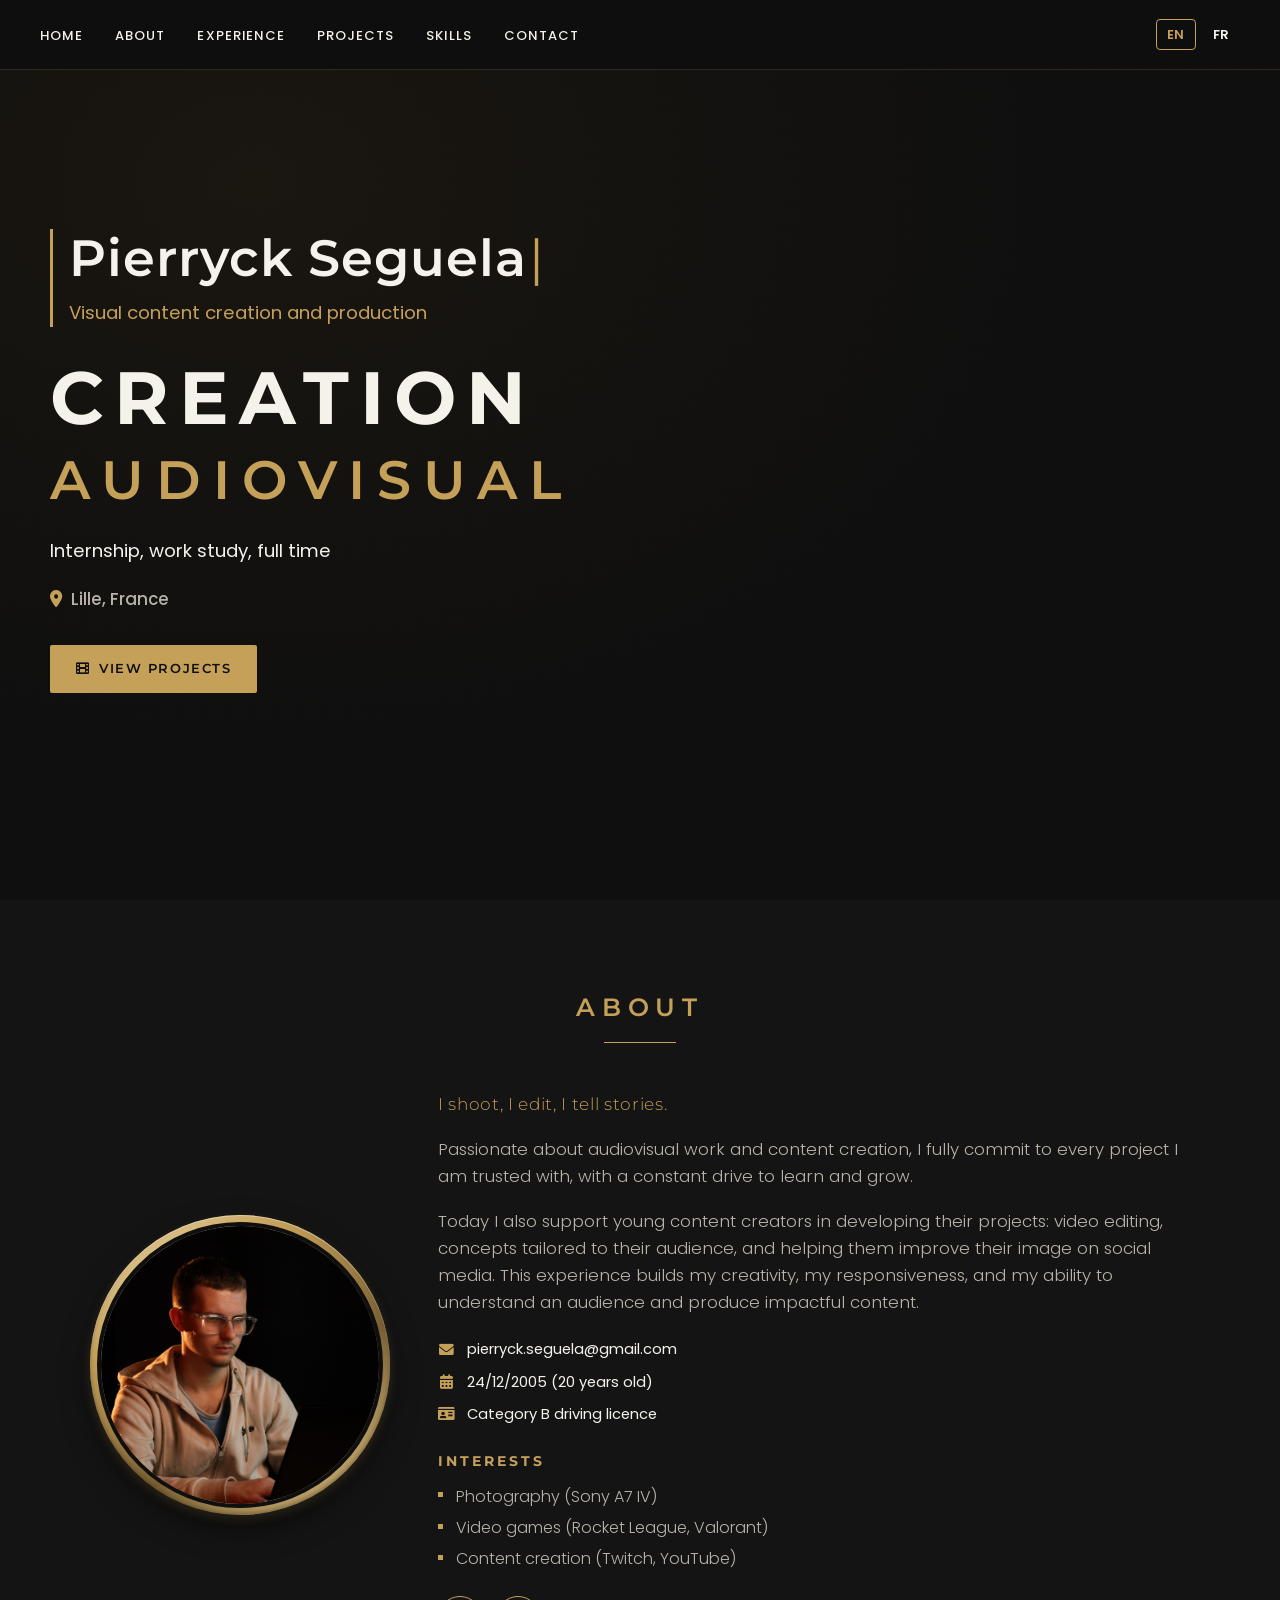
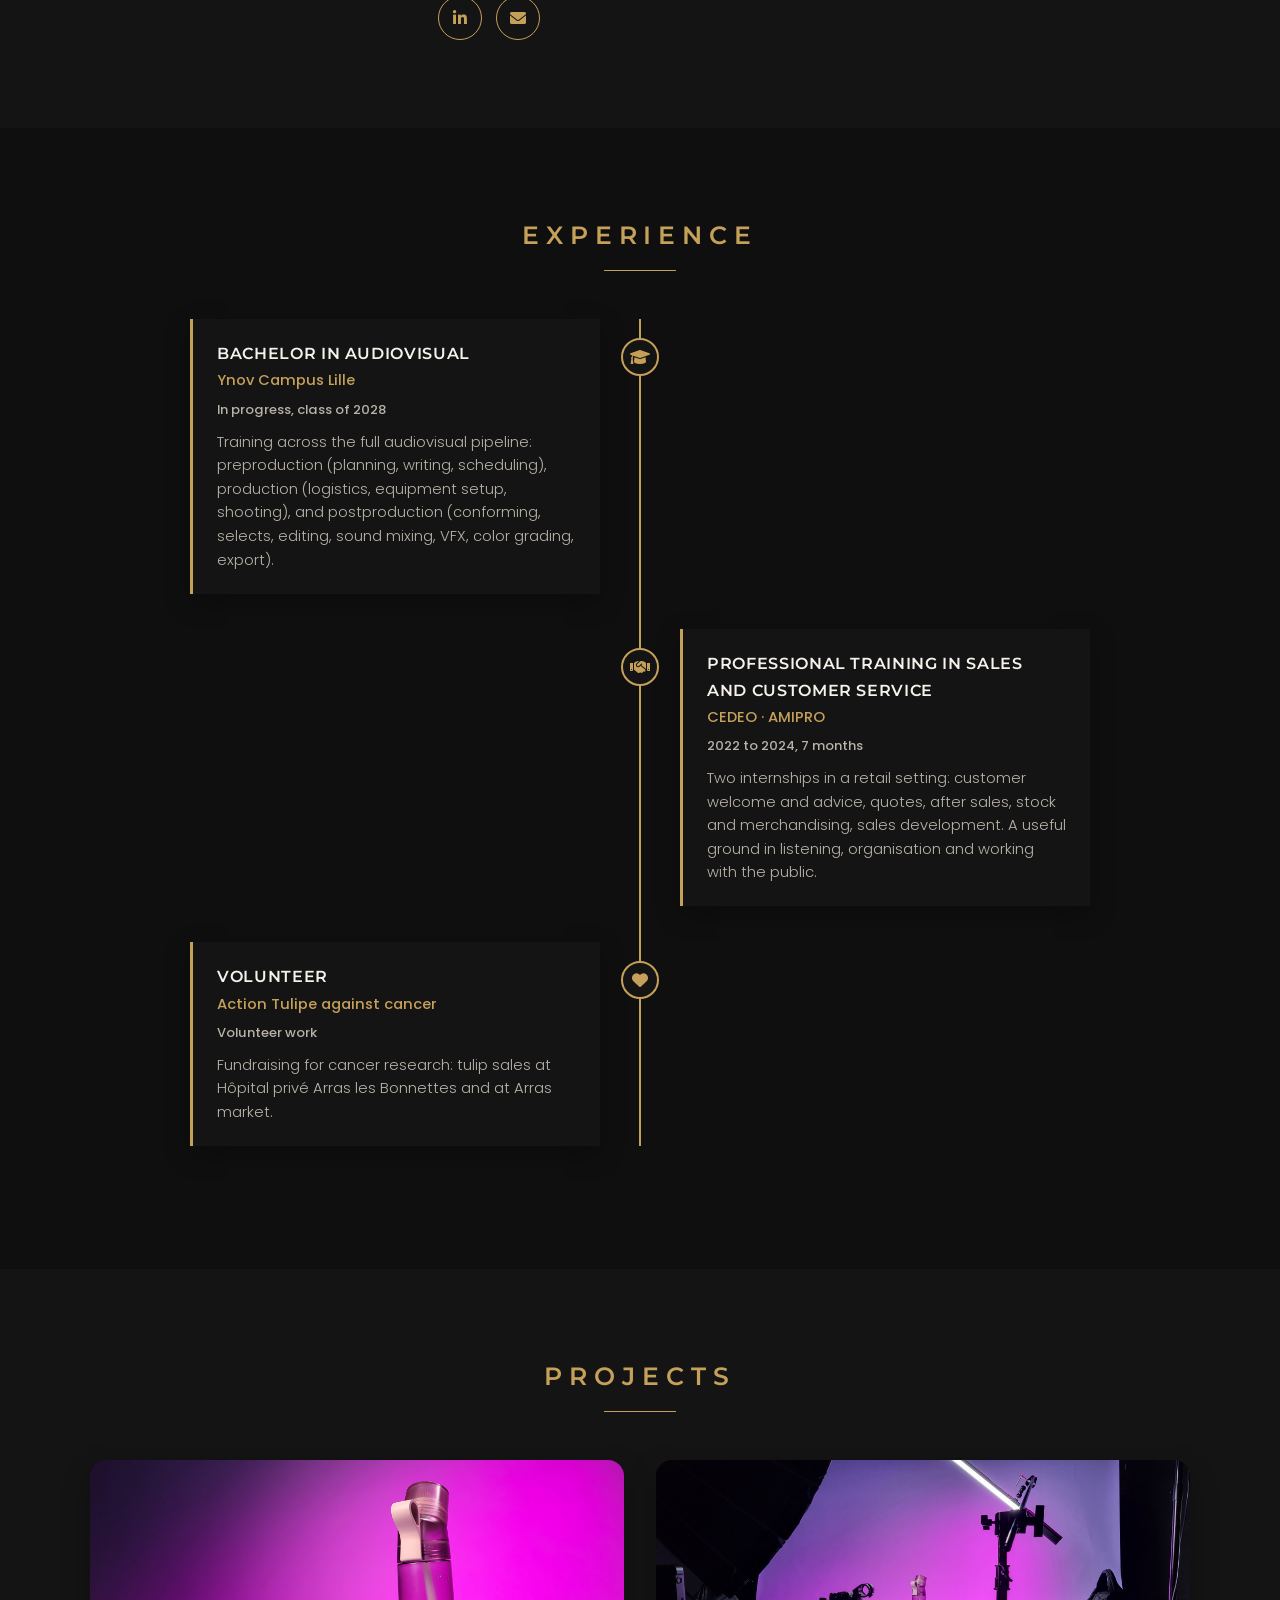
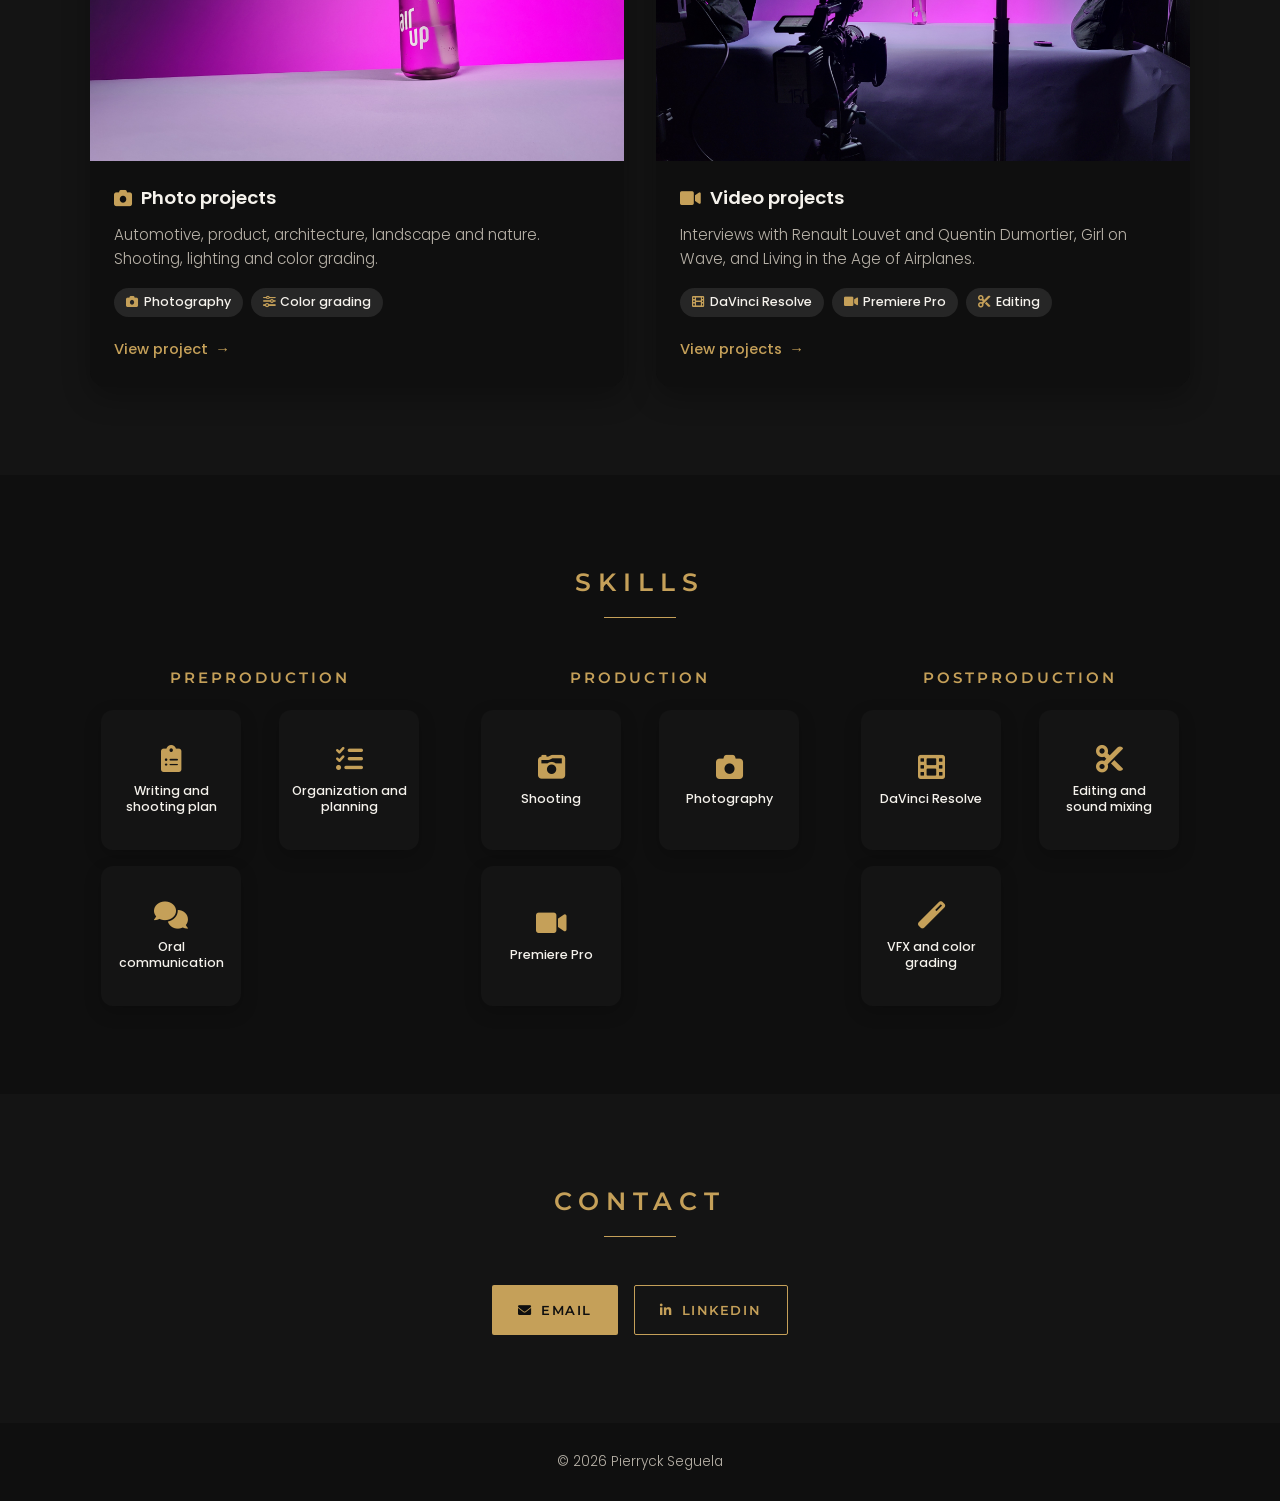
==== index.html @ 7a548e14 "Add the Quentin Dumortier interview as a YouTube Short. Embed PkNfkHxmC5M in a vertical player like " ====
<!DOCTYPE html>
<html lang="">
<head>
  <meta charset="UTF-8">
  <meta name="viewport" content="width=device-width, initial-scale=1.0">
  <meta name="description" content="Portfolio de Pierryck Seguela, étudiant en audiovisuel à Ynov Campus Lille. Création et production de contenus visuels, montage, VFX et étalonnage." data-i18n="meta.description">
  <meta name="author" content="Pierryck Seguela">
  <meta property="og:type" content="website">
  <meta property="og:title" content="Pierryck Seguela, étudiant en audiovisuel" data-i18n="meta.title">
  <meta property="og:description" content="Portfolio de Pierryck Seguela, étudiant en audiovisuel à Ynov Campus Lille. Création et production de contenus visuels, montage, VFX et étalonnage." data-i18n="meta.description">
  <meta property="og:image" content="assets/images/og.jpg">
  <title data-i18n="meta.title">Pierryck Seguela, étudiant en audiovisuel</title>
  <link rel="icon" href="assets/images/favicon.ico" sizes="any">
  <link rel="icon" type="image/png" sizes="32x32" href="assets/images/favicon-32.png">
  <link rel="icon" type="image/png" sizes="192x192" href="assets/images/favicon-192.png">
  <link rel="apple-touch-icon" href="assets/images/apple-touch-icon.png">
  <link rel="preconnect" href="https://fonts.googleapis.com">
  <link rel="preconnect" href="https://fonts.gstatic.com" crossorigin>
  <link href="https://fonts.googleapis.com/css2?family=Montserrat:wght@300;400;500;600;700&family=Poppins:wght@300;400;500;600;700&display=swap" rel="stylesheet">
  <link rel="stylesheet" href="https://cdnjs.cloudflare.com/ajax/libs/font-awesome/6.0.0/css/all.min.css">
  <link rel="stylesheet" href="css/style.css?v=23">
</head>
<body>
  <header>
    <nav class="navbar" id="navbar">
      <button type="button" class="nav-toggle" id="nav-toggle" aria-expanded="false" aria-controls="nav-links" data-i18n-aria="nav.menu">
        <span class="nav-toggle-bar" aria-hidden="true"></span>
        <span class="nav-toggle-bar" aria-hidden="true"></span>
        <span class="nav-toggle-bar" aria-hidden="true"></span>
      </button>
      <ul class="nav-links" id="nav-links">
        <li><a href="#home" data-i18n="nav.home"></a></li>
        <li><a href="#about" data-i18n="nav.about"></a></li>
        <li><a href="#experience" data-i18n="nav.experience"></a></li>
        <li><a href="#projects" data-i18n="nav.projects"></a></li>
        <li><a href="#stack" data-i18n="nav.stack"></a></li>
        <li><a href="#contact" data-i18n="nav.contact"></a></li>
      </ul>
      <div class="lang-switcher">
        <button type="button" class="lang-btn" data-lang="en" aria-label="English">EN</button>
        <button type="button" class="lang-btn" data-lang="fr" aria-label="Français">FR</button>
      </div>
    </nav>
  </header>

  <main>
    <section id="home" class="hero">
      <div class="floating-icons" id="floating-icons" aria-hidden="true"></div>
      <div class="hero-layout">
        <div class="hero-content">
          <div class="hero-identity fade-up">
            <span class="gold-bar" aria-hidden="true"></span>
            <div>
              <h1 class="hero-greeting" data-i18n="hero.greeting"></h1>
              <p class="hero-role" data-i18n="hero.role"></p>
            </div>
          </div>
          <p class="hero-kicker fade-up" data-i18n="hero.kicker"></p>
          <p class="hero-field fade-up" data-i18n="hero.field"></p>
          <p class="hero-duration fade-up" data-i18n="hero.duration"></p>
          <p class="hero-location fade-up">
            <i class="fas fa-map-marker-alt" aria-hidden="true"></i>
            <span data-i18n="hero.location"></span>
          </p>
          <div class="hero-ctas fade-up">
            <a href="#projects" class="btn btn-primary"><i class="fas fa-film" aria-hidden="true"></i><span data-i18n="hero.ctaWork"></span></a>
          </div>
        </div>
      </div>
    </section>

    <section id="about" class="about">
      <div class="container">
        <h2 class="section-title fade-up" data-i18n="about.title"></h2>
        <div class="about-content">
          <div class="profile-frame fade-up">
            <img src="assets/images/profile.jpg" alt="" width="300" height="300" class="profile-img" data-i18n-alt="about.imgAlt">
          </div>
          <div class="about-text fade-up">
            <p class="about-hook" data-i18n="about.hook"></p>
            <p data-i18n="about.p1"></p>
            <p data-i18n="about.p2"></p>
            <ul class="about-meta">
              <li><i class="fas fa-envelope" aria-hidden="true"></i><a href="mailto:pierryck.seguela@gmail.com">pierryck.seguela@gmail.com</a></li>
              <li><i class="fas fa-calendar-alt" aria-hidden="true"></i><span data-i18n="about.birthdate"></span></li>
              <li><i class="fas fa-id-card" aria-hidden="true"></i><span data-i18n="about.license"></span></li>
            </ul>
            <h3 class="about-subtitle" data-i18n="about.hobbiesTitle"></h3>
            <ul class="hobby-list">
              <li data-i18n="about.hobby1"></li>
              <li data-i18n="about.hobby2"></li>
              <li data-i18n="about.hobby3"></li>
            </ul>
            <div class="social-links">
              <a href="https://www.linkedin.com/in/pierryck-seguela-383839272/" target="_blank" rel="noopener noreferrer" class="social-link" aria-label="LinkedIn">
                <i class="fab fa-linkedin-in" aria-hidden="true"></i>
              </a>
              <a href="mailto:pierryck.seguela@gmail.com" class="social-link" aria-label="Email">
                <i class="fas fa-envelope" aria-hidden="true"></i>
              </a>
            </div>
          </div>
        </div>
      </div>
    </section>

    <section id="experience" class="experience">
      <div class="container">
        <h2 class="section-title fade-up" data-i18n="experience.title"></h2>
        <div class="timeline" id="timeline"></div>
      </div>
    </section>

    <section id="projects" class="projects">
      <div class="container">
        <h2 class="section-title fade-up" data-i18n="projects.title"></h2>
        <div class="projects-grid">
          <a class="project-card fade-up" id="projets-photo" href="projet-photo.html">
            <div class="project-image">
              <img src="photos/packshot.jpg" alt="" width="1600" height="900" data-i18n-alt="projects.photo.imgAlt">
              <div class="project-overlay" aria-hidden="true">
                <i class="fas fa-expand"></i>
              </div>
            </div>
            <div class="project-content">
              <h3 class="project-title">
                <i class="fas fa-camera" aria-hidden="true"></i>
                <span data-i18n="projects.photo.title"></span>
              </h3>
              <p class="project-description" data-i18n="projects.photo.description"></p>
              <div class="tech-tags">
                <span class="tech-tag"><i class="fas fa-camera" aria-hidden="true"></i><span data-i18n="projects.tech.photo"></span></span>
                <span class="tech-tag"><i class="fas fa-sliders-h" aria-hidden="true"></i><span data-i18n="projects.tech.color"></span></span>
              </div>
              <span class="project-link">
                <span data-i18n="projects.photo.cta"></span>
                <span class="arrow" aria-hidden="true">→</span>
              </span>
            </div>
          </a>

          <a class="project-card project-card-video fade-up" id="projets-video" href="projet-video.html">
            <div class="project-image">
              <img src="photos/backshot.jpg" alt="" width="1600" height="900" data-i18n-alt="projects.video.imgAlt">
              <div class="project-overlay" aria-hidden="true">
                <i class="fas fa-play"></i>
              </div>
            </div>
            <div class="project-content">
              <h3 class="project-title">
                <i class="fas fa-video" aria-hidden="true"></i>
                <span data-i18n="projects.video.title"></span>
              </h3>
              <p class="project-description" data-i18n="projects.video.description"></p>
              <div class="tech-tags">
                <span class="tech-tag"><i class="fas fa-film" aria-hidden="true"></i><span data-i18n="projects.tech.davinci"></span></span>
                <span class="tech-tag"><i class="fas fa-video" aria-hidden="true"></i><span data-i18n="projects.tech.premiere"></span></span>
                <span class="tech-tag"><i class="fas fa-cut" aria-hidden="true"></i><span data-i18n="projects.tech.edit"></span></span>
              </div>
              <span class="project-link">
                <span data-i18n="projects.video.cta"></span>
                <span class="arrow" aria-hidden="true">→</span>
              </span>
            </div>
          </a>
        </div>
      </div>
    </section>

    <section id="stack" class="stack">
      <div class="container">
        <h2 class="section-title fade-up" data-i18n="stack.title"></h2>
        <div class="stack-categories" id="stack-categories"></div>
      </div>
    </section>

    <section id="contact" class="contact">
      <div class="container contact-container">
        <h2 class="section-title fade-up" data-i18n="contact.title"></h2>
        <div class="contact-buttons fade-up">
          <a href="mailto:pierryck.seguela@gmail.com" class="btn btn-primary">
            <i class="fas fa-envelope" aria-hidden="true"></i>
            <span data-i18n="contact.email"></span>
          </a>
          <a href="https://www.linkedin.com/in/pierryck-seguela-383839272/" target="_blank" rel="noopener noreferrer" class="btn btn-secondary">
            <i class="fab fa-linkedin-in" aria-hidden="true"></i>
            <span data-i18n="contact.linkedin"></span>
          </a>
        </div>
      </div>
    </section>
  </main>

  <footer class="footer">
    <p data-i18n="footer.copyright"></p>
  </footer>

  <script src="js/translations.js?v=27"></script>
  <script src="js/main.js?v=21"></script>
</body>
</html>
---- css/style.css ----
:root {
  --primary-color: #0f0f0f;
  --secondary-color: #c5a059;
  --text-color: #f5f2ec;
  --light-text: #b8b2a8;
  --background: #0f0f0f;
  --section-bg: #141414;
}

*,
*::before,
*::after {
  box-sizing: border-box;
  margin: 0;
  padding: 0;
}

html {
  scroll-behavior: smooth;
  scroll-padding-top: 80px;
}

body {
  font-family: "Poppins", sans-serif;
  font-weight: 400;
  background: var(--background);
  color: var(--text-color);
  line-height: 1.6;
  overflow-x: hidden;
}

body.nav-open {
  overflow: hidden;
}

body::before {
  content: "";
  position: fixed;
  inset: 0;
  pointer-events: none;
  z-index: 2000;
  opacity: 0.045;
  background-image: radial-gradient(rgba(197, 160, 89, 0.35) 0.6px, transparent 0.6px);
  background-size: 3px 3px;
}

img {
  max-width: 100%;
  height: auto;
  display: block;
}

a {
  color: inherit;
  text-decoration: none;
}

ul {
  list-style: none;
}

.container {
  width: min(1100px, calc(100% - 2rem));
  margin: 0 auto;
}

.section-title {
  font-family: "Montserrat", sans-serif;
  text-align: center;
  font-size: clamp(1.15rem, 3vw, 1.55rem);
  font-weight: 600;
  letter-spacing: 0.28em;
  text-transform: uppercase;
  margin-bottom: 3rem;
  color: var(--secondary-color);
}

.section-title::after {
  content: "";
  display: block;
  width: 72px;
  height: 1px;
  background: var(--secondary-color);
  margin: 0.9rem auto 0;
}

[data-i18n] {
  transition: opacity 0.35s ease;
}

.fade-up {
  opacity: 0;
  transform: translateY(30px);
  transition: opacity 0.7s ease, transform 0.7s ease;
}

.fade-up.visible {
  opacity: 1;
  transform: translateY(0);
}

/* 1. Navigation Bar */
.navbar {
  position: fixed;
  top: 0;
  left: 0;
  right: 0;
  height: 70px;
  background: rgba(15, 15, 15, 0.92);
  backdrop-filter: blur(10px);
  -webkit-backdrop-filter: blur(10px);
  display: flex;
  align-items: center;
  justify-content: flex-end;
  gap: 1.5rem;
  padding: 0 1rem;
  z-index: 2100;
  border-bottom: 1px solid rgba(197, 160, 89, 0.18);
  transition: box-shadow 0.3s ease, background 0.3s ease;
}

.navbar.scrolled {
  background: rgba(15, 15, 15, 0.98);
  box-shadow: 0 4px 20px rgba(0, 0, 0, 0.35);
}

.nav-links {
  display: none;
  align-items: center;
  gap: 1.5rem;
  margin-right: auto;
}

.nav-links a {
  color: var(--text-color);
  font-weight: 500;
  font-size: 0.82rem;
  letter-spacing: 0.08em;
  text-transform: uppercase;
  position: relative;
  transition: color 0.3s ease;
}

.nav-links a::after {
  content: "";
  position: absolute;
  left: 0;
  bottom: -4px;
  width: 0;
  height: 1px;
  background: var(--secondary-color);
  transition: width 0.3s ease;
}

.nav-links a:hover {
  color: var(--secondary-color);
}

.nav-links a:hover::after {
  width: 100%;
}

.lang-switcher {
  display: flex;
  gap: 0.35rem;
  flex-shrink: 0;
}

.lang-btn {
  font-family: inherit;
  font-size: 0.8rem;
  font-weight: 600;
  padding: 0.35rem 0.65rem;
  border: 1px solid transparent;
  background: transparent;
  color: var(--text-color);
  cursor: pointer;
  border-radius: 4px;
  transition: background 0.25s ease, border-color 0.25s ease, color 0.25s ease;
}

.lang-btn:hover {
  background: rgba(197, 160, 89, 0.18);
}

.lang-btn.active {
  border: 1px solid var(--secondary-color);
  color: var(--secondary-color);
}

.nav-toggle {
  display: flex;
  flex-direction: column;
  justify-content: center;
  align-items: center;
  gap: 5px;
  width: 42px;
  height: 42px;
  margin-right: auto;
  padding: 0;
  border: 0;
  background: transparent;
  cursor: pointer;
}

.nav-toggle-bar {
  display: block;
  width: 22px;
  height: 2px;
  background: var(--secondary-color);
  transition: transform 0.25s ease, opacity 0.25s ease;
}

.navbar.is-open .nav-toggle-bar:nth-child(1) {
  transform: translateY(7px) rotate(45deg);
}

.navbar.is-open .nav-toggle-bar:nth-child(2) {
  opacity: 0;
}

.navbar.is-open .nav-toggle-bar:nth-child(3) {
  transform: translateY(-7px) rotate(-45deg);
}

/* 2. Hero Section */
.hero {
  min-height: 100vh;
  padding: 70px 1.25rem 3rem;
  display: flex;
  align-items: center;
  justify-content: center;
  position: relative;
  overflow: hidden;
  background: radial-gradient(ellipse at 20% 20%, #1a1610 0%, #0f0f0f 55%);
  color: var(--text-color);
}

.floating-icons {
  position: absolute;
  inset: 0;
  pointer-events: none;
  overflow: hidden;
}

.floating-icon {
  position: absolute;
  opacity: 0;
  animation-name: floatIcon;
  animation-timing-function: ease-in-out;
  animation-iteration-count: infinite;
}

@keyframes floatIcon {
  0%,
  100% {
    opacity: 0;
    transform: translateY(0) rotate(0deg);
  }
  20% {
    opacity: 0.45;
  }
  50% {
    opacity: 0.65;
    transform: translateY(-24px) rotate(18deg);
  }
  80% {
    opacity: 0.4;
  }
}

.hero-content {
  position: relative;
  z-index: 1;
  text-align: left;
}

.hero-layout {
  position: relative;
  z-index: 1;
  width: min(1180px, 100%);
  display: grid;
  grid-template-columns: 1fr;
  gap: 2.5rem;
  align-items: center;
}

.hero-identity {
  display: flex;
  align-items: stretch;
  gap: 1rem;
  margin-bottom: 2.2rem;
}

.gold-bar {
  width: 3px;
  background: var(--secondary-color);
  flex-shrink: 0;
}

.hero-greeting {
  font-family: "Montserrat", sans-serif;
  font-size: clamp(1.8rem, 6vw, 3.2rem);
  font-weight: 600;
  line-height: 1.15;
  min-height: 1.2em;
  letter-spacing: 0.02em;
}

.hero-greeting.typing::after {
  content: "|";
  margin-left: 2px;
  animation: blink 0.8s step-end infinite;
  color: var(--secondary-color);
  font-weight: 400;
}

@keyframes blink {
  0%,
  100% {
    opacity: 1;
  }
  50% {
    opacity: 0;
  }
}

.hero-role {
  font-size: clamp(0.95rem, 2.2vw, 1.15rem);
  font-weight: 400;
  color: var(--secondary-color);
  margin-top: 0.45rem;
}

.hero-kicker {
  font-family: "Montserrat", sans-serif;
  font-size: clamp(1.85rem, 7vw, 4.6rem);
  font-weight: 700;
  letter-spacing: 0.14em;
  text-transform: uppercase;
  line-height: 0.95;
}

.hero-field {
  font-family: "Montserrat", sans-serif;
  font-size: clamp(1.6rem, 5.5vw, 3.4rem);
  font-weight: 600;
  letter-spacing: 0.22em;
  text-transform: uppercase;
  color: var(--secondary-color);
  margin-top: 0.2rem;
}

.hero-duration {
  font-size: clamp(0.95rem, 2vw, 1.15rem);
  color: var(--text-color);
  margin-top: 0.85rem;
  font-weight: 400;
}

.hero-location {
  display: inline-flex;
  align-items: center;
  gap: 0.5rem;
  margin-top: 1.25rem;
  font-size: clamp(0.9rem, 2vw, 1.05rem);
  color: var(--light-text);
  font-weight: 500;
}

.hero-location i {
  color: var(--secondary-color);
}

.hero-ctas {
  display: flex;
  flex-wrap: wrap;
  justify-content: flex-start;
  gap: 1rem;
  margin-top: 2rem;
}

.btn {
  display: inline-flex;
  align-items: center;
  gap: 0.55rem;
  padding: 0.85rem 1.6rem;
  border-radius: 2px;
  font-family: "Montserrat", sans-serif;
  font-weight: 600;
  font-size: 0.82rem;
  letter-spacing: 0.12em;
  text-transform: uppercase;
  transition: transform 0.3s ease, box-shadow 0.3s ease, background 0.3s ease, color 0.3s ease;
}

.btn-primary {
  background: var(--secondary-color);
  color: var(--primary-color);
}

.btn-primary:hover {
  transform: translateY(-3px);
  box-shadow: 0 10px 24px rgba(197, 160, 89, 0.28);
  background: #d4b483;
}

.btn-secondary {
  background: transparent;
  color: var(--secondary-color);
  border: 1px solid var(--secondary-color);
}

.btn-secondary:hover {
  transform: translateY(-3px);
  background: var(--secondary-color);
  color: var(--primary-color);
  box-shadow: 0 10px 24px rgba(197, 160, 89, 0.28);
}

/* 3. About Section */
.about {
  background: var(--section-bg);
  padding: 5.5rem 0;
}

.about-content {
  display: flex;
  flex-direction: column;
  align-items: center;
  justify-content: center;
  gap: 2.5rem;
}

.about-text {
  width: 100%;
}

.profile-frame {
  width: 300px;
  height: 300px;
  max-width: min(300px, 80vw);
  max-height: min(300px, 80vw);
  border-radius: 50%;
  padding: 7px;
  background:
    linear-gradient(145deg, #f0ddb0 0%, #c5a059 28%, #7a6034 62%, #e4c98a 100%);
  box-shadow:
    0 14px 28px rgba(0, 0, 0, 0.5),
    0 4px 10px rgba(197, 160, 89, 0.28),
    inset 0 1px 1px rgba(255, 245, 220, 0.55),
    inset 0 -2px 4px rgba(60, 42, 16, 0.45);
  transition: transform 0.35s ease, box-shadow 0.35s ease;
}

.profile-frame:hover {
  transform: translateY(-8px);
  box-shadow:
    0 22px 40px rgba(0, 0, 0, 0.55),
    0 8px 18px rgba(197, 160, 89, 0.35),
    inset 0 1px 1px rgba(255, 245, 220, 0.55),
    inset 0 -2px 4px rgba(60, 42, 16, 0.45);
}

.profile-img {
  width: 100%;
  height: 100%;
  object-fit: cover;
  border-radius: 50%;
  border: 4px solid #0f0f0f;
  background: #000;
  display: block;
  box-shadow: inset 0 8px 16px rgba(0, 0, 0, 0.35);
}

.about-text p {
  color: var(--light-text);
  font-weight: 300;
  margin-bottom: 1.15rem;
  font-size: clamp(0.95rem, 2vw, 1.05rem);
}

.about-hook {
  font-family: "Montserrat", sans-serif;
  font-size: clamp(1.15rem, 2.6vw, 1.45rem);
  font-weight: 600;
  letter-spacing: 0.04em;
  color: var(--secondary-color) !important;
  margin-bottom: 1.35rem;
}

.about-meta {
  margin: 1.4rem 0 1.2rem;
  display: grid;
  gap: 0.55rem;
}

.about-meta li {
  display: flex;
  align-items: center;
  gap: 0.7rem;
  color: var(--text-color);
  font-size: 0.92rem;
}

.about-meta i {
  color: var(--secondary-color);
  width: 1.1rem;
  text-align: center;
}

.about-subtitle {
  font-family: "Montserrat", sans-serif;
  font-size: 0.85rem;
  letter-spacing: 0.22em;
  text-transform: uppercase;
  color: var(--secondary-color);
  margin: 1.5rem 0 0.7rem;
}

.hobby-list {
  margin-bottom: 1.3rem;
}

.hobby-list li {
  position: relative;
  padding-left: 1.1rem;
  color: var(--light-text);
  font-weight: 300;
  margin-bottom: 0.35rem;
}

.hobby-list li::before {
  content: "";
  position: absolute;
  left: 0;
  top: 0.55em;
  width: 5px;
  height: 5px;
  background: var(--secondary-color);
}

.social-links {
  display: flex;
  gap: 0.85rem;
  margin-top: 1.5rem;
}

.social-link {
  width: 44px;
  height: 44px;
  border-radius: 50%;
  border: 1px solid var(--secondary-color);
  display: inline-flex;
  align-items: center;
  justify-content: center;
  color: var(--secondary-color);
  transition: transform 0.3s ease, background 0.3s ease, color 0.3s ease;
}

.social-link:hover {
  transform: translateY(-4px) scale(1.08);
  background: var(--secondary-color);
  color: var(--primary-color);
}

/* 4. Experience Timeline */
.experience {
  background: var(--background);
  padding: 5.5rem 0;
}

.timeline {
  position: relative;
  max-width: 900px;
  margin: 0 auto;
}

.timeline::before {
  content: "";
  position: absolute;
  top: 0;
  left: 18px;
  width: 2px;
  height: 100%;
  background: var(--secondary-color);
}

.timeline-item {
  position: relative;
  padding-left: 3.4rem;
  margin-bottom: 2.2rem;
}

.timeline-icon {
  position: absolute;
  left: 0;
  top: 1.2rem;
  width: 38px;
  height: 38px;
  border-radius: 50%;
  background: var(--section-bg);
  border: 2px solid var(--secondary-color);
  display: flex;
  align-items: center;
  justify-content: center;
  color: var(--secondary-color);
  z-index: 1;
}

.timeline-card {
  background: var(--section-bg);
  color: var(--text-color);
  border-radius: 0;
  border-left: 3px solid var(--secondary-color);
  padding: 1.35rem 1.5rem;
  box-shadow: 0 8px 24px rgba(0, 0, 0, 0.28);
  transition: transform 0.35s ease, box-shadow 0.35s ease;
}

.timeline-card:hover {
  transform: translateY(-6px);
  box-shadow: 0 16px 36px rgba(197, 160, 89, 0.12);
}

.timeline-card h3 {
  font-family: "Montserrat", sans-serif;
  font-size: 1.02rem;
  font-weight: 600;
  letter-spacing: 0.04em;
  text-transform: uppercase;
  margin-bottom: 0.2rem;
}

.timeline-card .company {
  color: var(--secondary-color);
  font-weight: 500;
  font-size: 0.92rem;
}

.timeline-card .date {
  display: block;
  color: var(--light-text);
  font-size: 0.82rem;
  margin: 0.35rem 0 0.7rem;
  font-weight: 500;
}

.timeline-card .description {
  color: var(--light-text);
  font-weight: 300;
  font-size: 0.92rem;
}

/* 5. Projects Section */
.projects {
  background: var(--section-bg);
  padding: 5.5rem 0;
}

.projects-grid {
  display: grid;
  grid-template-columns: 1fr;
  gap: 2rem;
}

.project-card {
  display: block;
  background: var(--background);
  border-radius: 1rem;
  overflow: hidden;
  box-shadow: 0 10px 28px rgba(0, 0, 0, 0.28);
  transition: transform 0.4s ease, box-shadow 0.4s ease;
  cursor: pointer;
  color: inherit;
}

.project-card:hover {
  transform: translateY(-10px);
  box-shadow: 0 22px 44px rgba(0, 0, 0, 0.42);
}

.project-image {
  position: relative;
  aspect-ratio: 16 / 9;
  overflow: hidden;
  background: #141414;
}

.project-image img {
  width: 100%;
  height: 100%;
  object-fit: cover;
  display: block;
}

.project-image img {
  transition: transform 0.5s ease;
}

.project-card:hover .project-image img {
  transform: scale(1.1);
}

.project-overlay {
  position: absolute;
  inset: 0;
  background: rgba(15, 15, 15, 0.55);
  display: flex;
  align-items: center;
  justify-content: center;
  opacity: 0;
  transition: opacity 0.4s ease;
  pointer-events: none;
}

.project-overlay i {
  font-size: 2rem;
  color: var(--secondary-color);
}

.project-card:hover .project-overlay {
  opacity: 1;
}

.photo-thumb {
  border: 0;
  padding: 0;
  background: none;
  cursor: pointer;
  display: block;
  opacity: 0.55;
  transition: opacity 0.25s ease;
}

.photo-thumb:hover,
.photo-thumb.is-active {
  opacity: 1;
}

.project-content {
  padding: 1.4rem 1.5rem 1.6rem;
}

.project-title {
  display: flex;
  align-items: center;
  gap: 0.55rem;
  font-size: 1.15rem;
  font-weight: 600;
  margin-bottom: 0.65rem;
}

.project-title i {
  color: var(--secondary-color);
}

.project-description {
  color: var(--light-text);
  font-weight: 300;
  font-size: 0.95rem;
  margin-bottom: 1rem;
}

.tech-tags {
  display: flex;
  flex-wrap: wrap;
  gap: 0.5rem;
  margin-bottom: 1.15rem;
}

.tech-tag {
  display: inline-flex;
  align-items: center;
  gap: 0.35rem;
  padding: 0.3rem 0.75rem;
  border-radius: 999px;
  background: #262626;
  color: var(--text-color);
  font-size: 0.78rem;
  font-weight: 500;
  transition: background 0.3s ease, color 0.3s ease;
}

.tech-tag i {
  color: var(--secondary-color);
  transition: color 0.3s ease;
}

.tech-tag:hover {
  background: var(--secondary-color);
  color: var(--primary-color);
}

.tech-tag:hover i {
  color: var(--primary-color);
}

.project-link {
  display: inline-flex;
  align-items: center;
  gap: 0.45rem;
  position: relative;
  color: var(--secondary-color);
  font-weight: 500;
  font-size: 0.92rem;
  background: none;
  border: 0;
  padding: 0;
  font-family: inherit;
  cursor: pointer;
}

.project-link::after {
  content: "";
  position: absolute;
  left: 0;
  bottom: -3px;
  width: 0;
  height: 1px;
  background: var(--secondary-color);
  transition: width 0.3s ease;
}

.project-link:hover::after {
  width: 100%;
}

.project-link .arrow {
  transition: transform 0.3s ease;
}

.project-link:hover .arrow {
  transform: translateX(6px);
}

.visually-hidden {
  position: absolute;
  width: 1px;
  height: 1px;
  padding: 0;
  margin: -1px;
  overflow: hidden;
  clip: rect(0, 0, 0, 0);
  white-space: nowrap;
  border: 0;
}

body.gallery-open {
  overflow: hidden;
}

.gallery {
  position: fixed;
  inset: 0;
  z-index: 3000;
  display: flex;
  align-items: center;
  justify-content: center;
  padding: 1.25rem;
}

.gallery[hidden] {
  display: none;
}

.gallery-backdrop {
  position: absolute;
  inset: 0;
  background: rgba(8, 8, 8, 0.92);
}

.gallery-dialog {
  position: relative;
  z-index: 1;
  width: min(96vw, 1600px);
  height: min(96vh, 100%);
  display: flex;
  flex-direction: column;
  align-items: center;
  justify-content: center;
}

.gallery-stage {
  display: flex;
  align-items: center;
  justify-content: center;
  flex: 1;
  min-height: 0;
  width: 100%;
  padding: 0 3.75rem;
}

.gallery-stage img,
.gallery-stage video {
  display: none;
  background: #000;
}

.gallery-stage img.is-active,
.gallery-stage video.is-active {
  display: block;
}

.gallery-stage img.is-active {
  width: 100%;
  height: 100%;
  max-height: calc(100vh - 7.5rem);
  object-fit: contain;
}

.gallery-stage video.is-active {
  width: auto;
  height: auto;
  max-width: 100%;
  max-height: calc(100vh - 7.5rem);
  object-fit: contain;
}

.gallery-stage video:fullscreen,
.gallery-stage video:-webkit-full-screen {
  width: 100%;
  height: 100%;
  max-width: none;
  max-height: none;
  object-fit: contain;
  background: #000;
}

.gallery-close,
.gallery-nav {
  position: absolute;
  border: 0;
  background: rgba(15, 15, 15, 0.7);
  color: var(--text-color);
  width: 2.75rem;
  height: 2.75rem;
  border-radius: 50%;
  cursor: pointer;
  display: flex;
  align-items: center;
  justify-content: center;
  transition: background 0.2s ease, color 0.2s ease;
}

.gallery-close:hover,
.gallery-nav:hover {
  background: var(--secondary-color);
  color: var(--primary-color);
}

.gallery-close {
  top: 0;
  right: 0;
  z-index: 2;
}

.gallery-prev {
  left: 0;
  top: 50%;
  transform: translateY(-50%);
}

.gallery-next {
  right: 0;
  top: 50%;
  transform: translateY(-50%);
}

.gallery-nav[hidden] {
  display: none;
}

.gallery-caption {
  margin-top: 0.9rem;
  color: var(--light-text);
  font-size: 0.9rem;
  text-align: center;
}

/* 6. Technical Stack */
.stack {
  background: var(--background);
  padding: 5.5rem 0;
  text-align: center;
}

.stack-categories {
  display: grid;
  grid-template-columns: 1fr;
  gap: 2.5rem;
}

.stack-category h3 {
  font-family: "Montserrat", sans-serif;
  font-size: 0.95rem;
  font-weight: 600;
  letter-spacing: 0.2em;
  text-transform: uppercase;
  color: var(--secondary-color);
  margin-bottom: 1.25rem;
}

.stack-items {
  display: grid;
  grid-template-columns: repeat(auto-fit, minmax(140px, 1fr));
  gap: 1rem;
  justify-items: center;
}

.stack-item {
  width: 140px;
  height: 140px;
  background: var(--section-bg);
  border-radius: 0.75rem;
  display: flex;
  flex-direction: column;
  align-items: center;
  justify-content: center;
  gap: 0.7rem;
  text-align: center;
  padding: 0.75rem;
  box-shadow: 0 6px 18px rgba(0, 0, 0, 0.2);
  transition: transform 0.35s ease, box-shadow 0.35s ease, background 0.35s ease;
}

.stack-item i {
  font-size: 1.7rem;
  color: var(--secondary-color);
}

.stack-item span {
  font-size: 0.78rem;
  font-weight: 500;
  color: var(--text-color);
  line-height: 1.3;
}

.stack-item:hover {
  transform: translateY(-8px) scale(1.04);
  box-shadow: 0 14px 28px rgba(200, 169, 110, 0.2);
  background: #222222;
}

/* 7. Contact Section */
.contact {
  background: var(--section-bg);
  padding: 5.5rem 0;
}

.contact-container {
  max-width: 640px;
  text-align: center;
}

.contact-buttons {
  display: flex;
  flex-wrap: wrap;
  justify-content: center;
  gap: 1rem;
}

.contact .btn-primary,
.contact .btn-secondary {
  color: inherit;
}

.contact .btn-primary {
  color: var(--primary-color);
}

.contact .btn-secondary {
  color: var(--secondary-color);
  border-color: var(--secondary-color);
}

.contact .btn-primary:hover {
  background: var(--secondary-color);
  color: var(--primary-color);
}

.contact .btn-secondary:hover {
  background: var(--secondary-color);
  color: var(--primary-color);
}

/* 8. Footer */
.footer {
  background: var(--background);
  text-align: center;
  padding: 1.75rem 1rem;
}

.footer p {
  color: var(--light-text);
  font-size: 0.85rem;
  font-weight: 300;
}

.project-page {
  padding: 7.5rem 0 4.5rem;
  min-height: calc(100vh - 70px);
}

.project-back {
  display: inline-flex;
  align-items: center;
  gap: 0.45rem;
  color: var(--secondary-color);
  font-size: 0.88rem;
  font-weight: 500;
  margin-bottom: 1.75rem;
}

.project-back:hover .arrow {
  transform: translateX(-4px);
}

.project-back .arrow {
  display: inline-block;
  transition: transform 0.25s ease;
}

.project-kicker {
  font-family: "Montserrat", sans-serif;
  font-size: 0.78rem;
  font-weight: 600;
  letter-spacing: 0.22em;
  text-transform: uppercase;
  color: var(--secondary-color);
  margin-bottom: 0.55rem;
}

.project-page h1 {
  font-size: clamp(1.6rem, 4vw, 2.35rem);
  font-weight: 600;
  margin-bottom: 1.25rem;
}

.project-meta {
  display: flex;
  flex-wrap: wrap;
  gap: 0.7rem 1.25rem;
  margin-bottom: 1.75rem;
  color: var(--light-text);
  font-size: 0.92rem;
}

.project-meta span {
  display: inline-flex;
  align-items: center;
  gap: 0.45rem;
}

.project-meta i {
  color: var(--secondary-color);
}

.project-media {
  display: flex;
  align-items: center;
  justify-content: center;
  background: #000;
  border-radius: 1rem;
  overflow: hidden;
  margin-bottom: 2rem;
}

.project-media video {
  width: auto;
  height: auto;
  max-width: 100%;
  max-height: min(78vh, 1080px);
  object-fit: contain;
  background: #000;
}

.project-media video:fullscreen,
.project-media video:-webkit-full-screen {
  width: 100%;
  height: 100%;
  max-width: none;
  max-height: none;
  object-fit: contain;
}

.media-embed {
  position: relative;
  width: 100%;
  aspect-ratio: 16 / 9;
  background: #000;
}

.media-embed.is-short {
  width: min(100%, calc(min(78vh, 900px) * 9 / 16));
  max-height: min(78vh, 900px);
  aspect-ratio: 9 / 16;
  margin-inline: auto;
}

.media-embed iframe {
  position: absolute;
  inset: 0;
  width: 100%;
  height: 100%;
  border: 0;
}

.project-copy {
  max-width: 46rem;
}

.project-copy p {
  color: var(--light-text);
  font-weight: 300;
  margin-bottom: 1rem;
}

.project-credit {
  font-size: 0.88rem;
  font-style: italic;
  color: var(--secondary-color) !important;
  margin-bottom: 1.35rem;
}

.project-photo-grid {
  display: grid;
  grid-template-columns: 1fr;
  gap: 0.75rem;
  margin: 2rem 0 1.5rem;
}

.project-photo-grid button {
  border: 0;
  padding: 0;
  background: #0a0a0a;
  cursor: pointer;
  overflow: hidden;
  border-radius: 0.75rem;
  opacity: 1;
}

.project-photo-grid img {
  width: 100%;
  aspect-ratio: 4 / 3;
  object-fit: cover;
  transition: transform 0.4s ease;
}

.project-photo-grid button:hover img {
  transform: scale(1.04);
}

.project-video-grid {
  display: grid;
  grid-template-columns: 1fr;
  gap: 0.75rem;
  margin: 2rem 0 1.5rem;
  max-width: 960px;
}

.video-pick {
  position: relative;
  display: block;
  overflow: hidden;
  border-radius: 0.75rem;
  background: #0a0a0a;
  color: inherit;
  text-decoration: none;
}

.video-pick img,
.video-pick-placeholder {
  width: 100%;
  aspect-ratio: 16 / 9;
  object-fit: cover;
  display: block;
  transition: transform 0.4s ease;
}

.video-pick-placeholder {
  display: flex;
  align-items: center;
  justify-content: center;
  background: #141414;
  color: var(--secondary-color);
  font-size: 2rem;
}

.video-pick-overlay {
  position: absolute;
  inset: 0;
  display: flex;
  align-items: center;
  justify-content: center;
  background: transparent;
  color: var(--secondary-color);
  font-size: 1.6rem;
  pointer-events: none;
  transition: background 0.3s ease;
}

.video-pick-overlay i {
  display: grid;
  place-items: center;
  width: 3.1rem;
  height: 3.1rem;
  border-radius: 50%;
  background: rgba(15, 15, 15, 0.4);
  box-shadow: 0 0 0 1px rgba(197, 160, 89, 0.4);
}

.video-pick:hover img {
  transform: scale(1.04);
}

.video-pick:hover .video-pick-overlay {
  background: rgba(15, 15, 15, 0.12);
}

.video-pick-label {
  position: absolute;
  left: 0;
  right: 0;
  bottom: 0;
  z-index: 1;
  display: flex;
  flex-direction: column;
  gap: 0.2rem;
  padding: 1.6rem 1rem 0.85rem;
  background: linear-gradient(transparent, rgba(0, 0, 0, 0.48));
  font-weight: 600;
  font-size: 0.95rem;
}

.video-pick-soon {
  font-family: "Montserrat", sans-serif;
  font-size: 0.68rem;
  font-weight: 600;
  letter-spacing: 0.16em;
  text-transform: uppercase;
  color: var(--secondary-color);
}

.video-pick.is-disabled {
  opacity: 0.55;
  cursor: default;
  pointer-events: none;
}

/* Responsive: mobile 480px, tablet 768px, desktop above 768px */
@media (min-width: 481px) {
  .navbar {
    padding: 0 1.5rem;
  }

  .nav-toggle {
    display: none;
  }

  .nav-links {
    display: flex;
    position: static;
    background: transparent;
    padding: 0;
    gap: 1.5rem;
    flex-direction: row;
    align-items: center;
    margin-right: auto;
  }

  .hero {
    padding: 70px 2rem 3rem;
  }
}

@media (min-width: 769px) {
  .navbar {
    padding: 0 2.5rem;
  }

  .nav-links {
    gap: 2rem;
  }

  .about-content {
    flex-direction: row;
    align-items: center;
    justify-content: center;
    gap: 3rem;
  }

  .profile-frame {
    flex: 0 0 auto;
    align-self: center;
  }

  .about-text {
    flex: 1;
    min-width: 0;
  }

  .timeline::before {
    left: 50%;
    transform: translateX(-50%);
  }

  .timeline-item {
    width: 50%;
    padding-left: 0;
    padding-right: 2.5rem;
  }

  .timeline-item:nth-child(even) {
    margin-left: 50%;
    padding-right: 0;
    padding-left: 2.5rem;
  }

  .timeline-icon {
    left: auto;
    right: -19px;
  }

  .timeline-item:nth-child(even) .timeline-icon {
    left: -19px;
    right: auto;
  }

  .projects-grid {
    grid-template-columns: repeat(2, 1fr);
  }

  .project-photo-grid {
    grid-template-columns: repeat(2, 1fr);
  }

  .project-video-grid {
    grid-template-columns: repeat(2, 1fr);
  }

  .stack-categories {
    grid-template-columns: repeat(3, 1fr);
  }
}

@media (max-width: 480px) {
  .nav-links {
    position: fixed;
    top: 70px;
    left: 0;
    right: 0;
    bottom: 0;
    display: none;
    flex-direction: column;
    align-items: stretch;
    gap: 0;
    margin: 0;
    padding: 0.5rem 1.25rem 2rem;
    background: rgba(15, 15, 15, 0.98);
    overflow-y: auto;
  }

  .navbar.is-open .nav-links {
    display: flex;
  }

  .nav-links a {
    display: block;
    font-size: 1rem;
    padding: 0.95rem 0;
    border-bottom: 1px solid rgba(197, 160, 89, 0.16);
  }

  .nav-links a::after {
    display: none;
  }

  .profile-frame {
    width: min(300px, 80vw);
    height: min(300px, 80vw);
  }

  .hero-ctas {
    flex-direction: column;
    align-items: flex-start;
  }

  .btn {
    width: min(280px, 100%);
    justify-content: center;
  }

  .gallery-stage {
    padding: 0 0.5rem;
  }

  .gallery-prev,
  .gallery-next {
    top: auto;
    bottom: 3.4rem;
    transform: none;
  }

  .gallery-prev {
    left: 0.75rem;
  }

  .gallery-next {
    right: 0.75rem;
  }
}
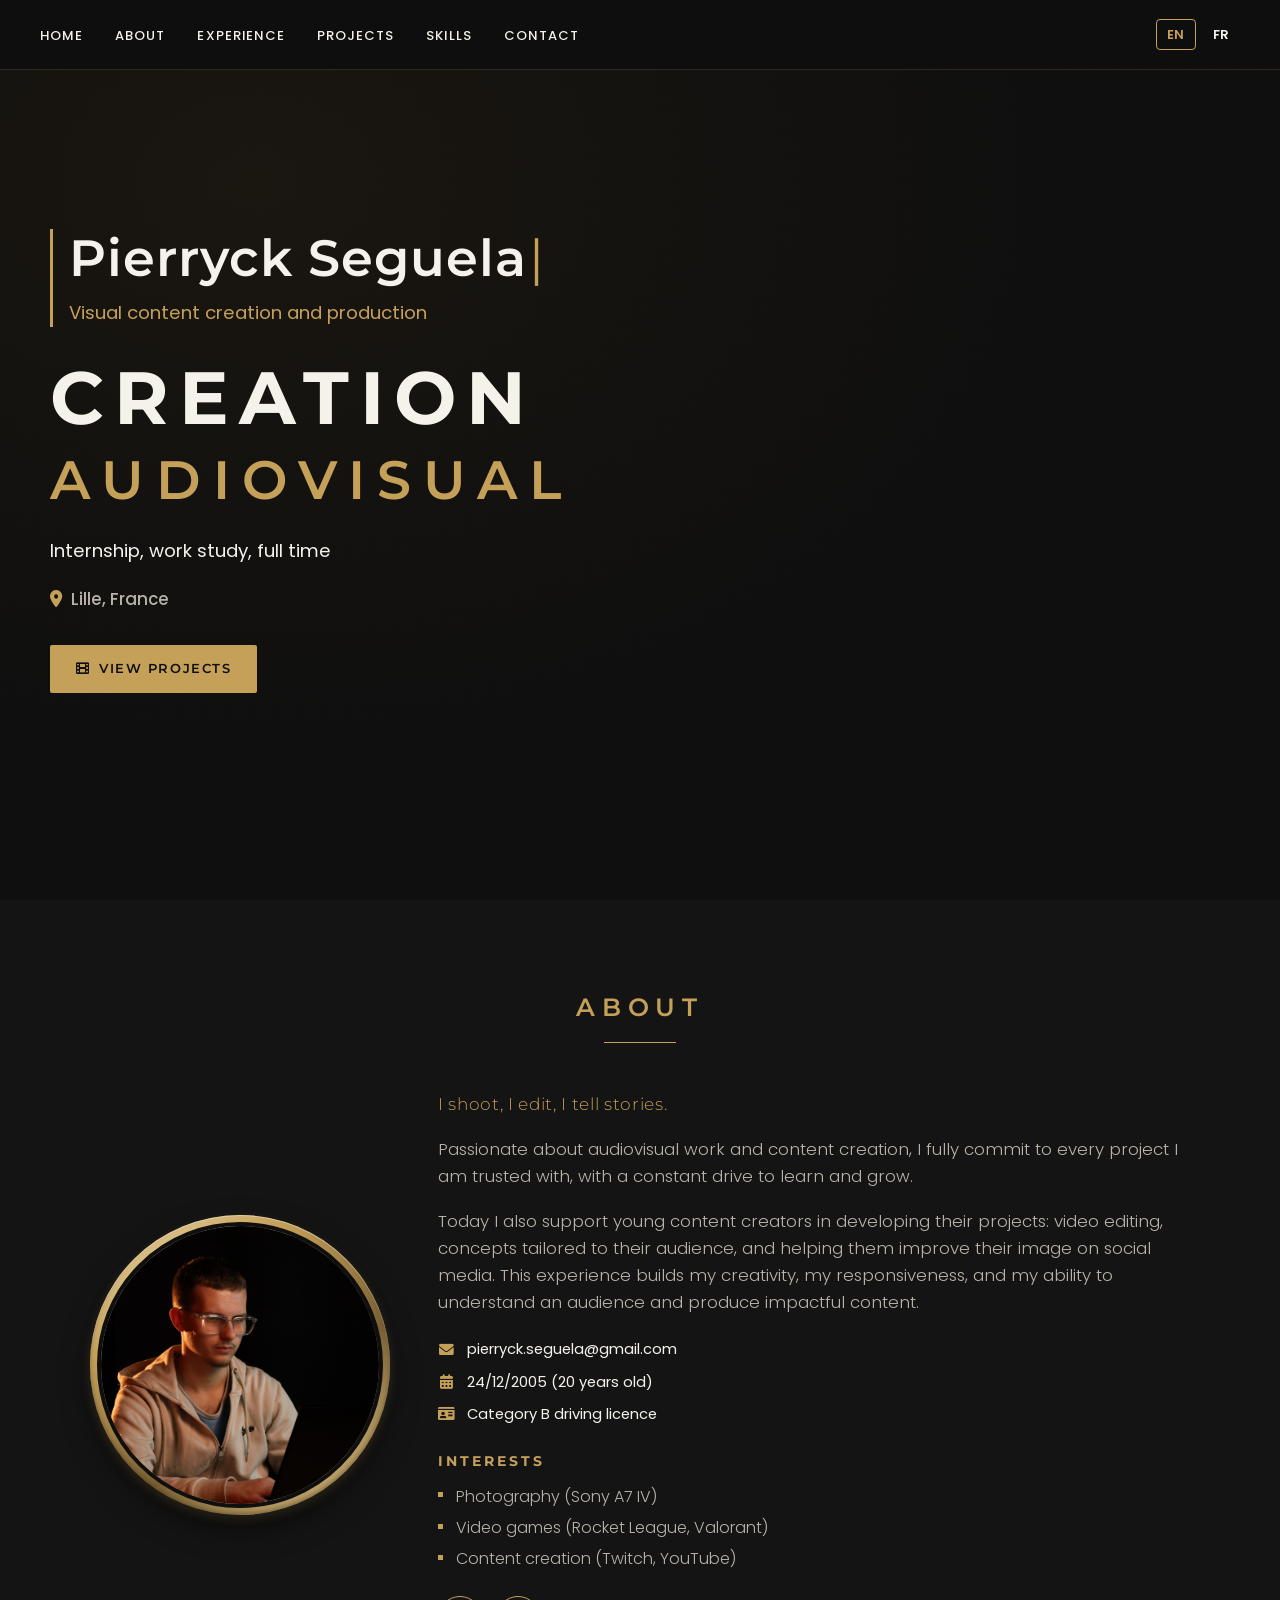
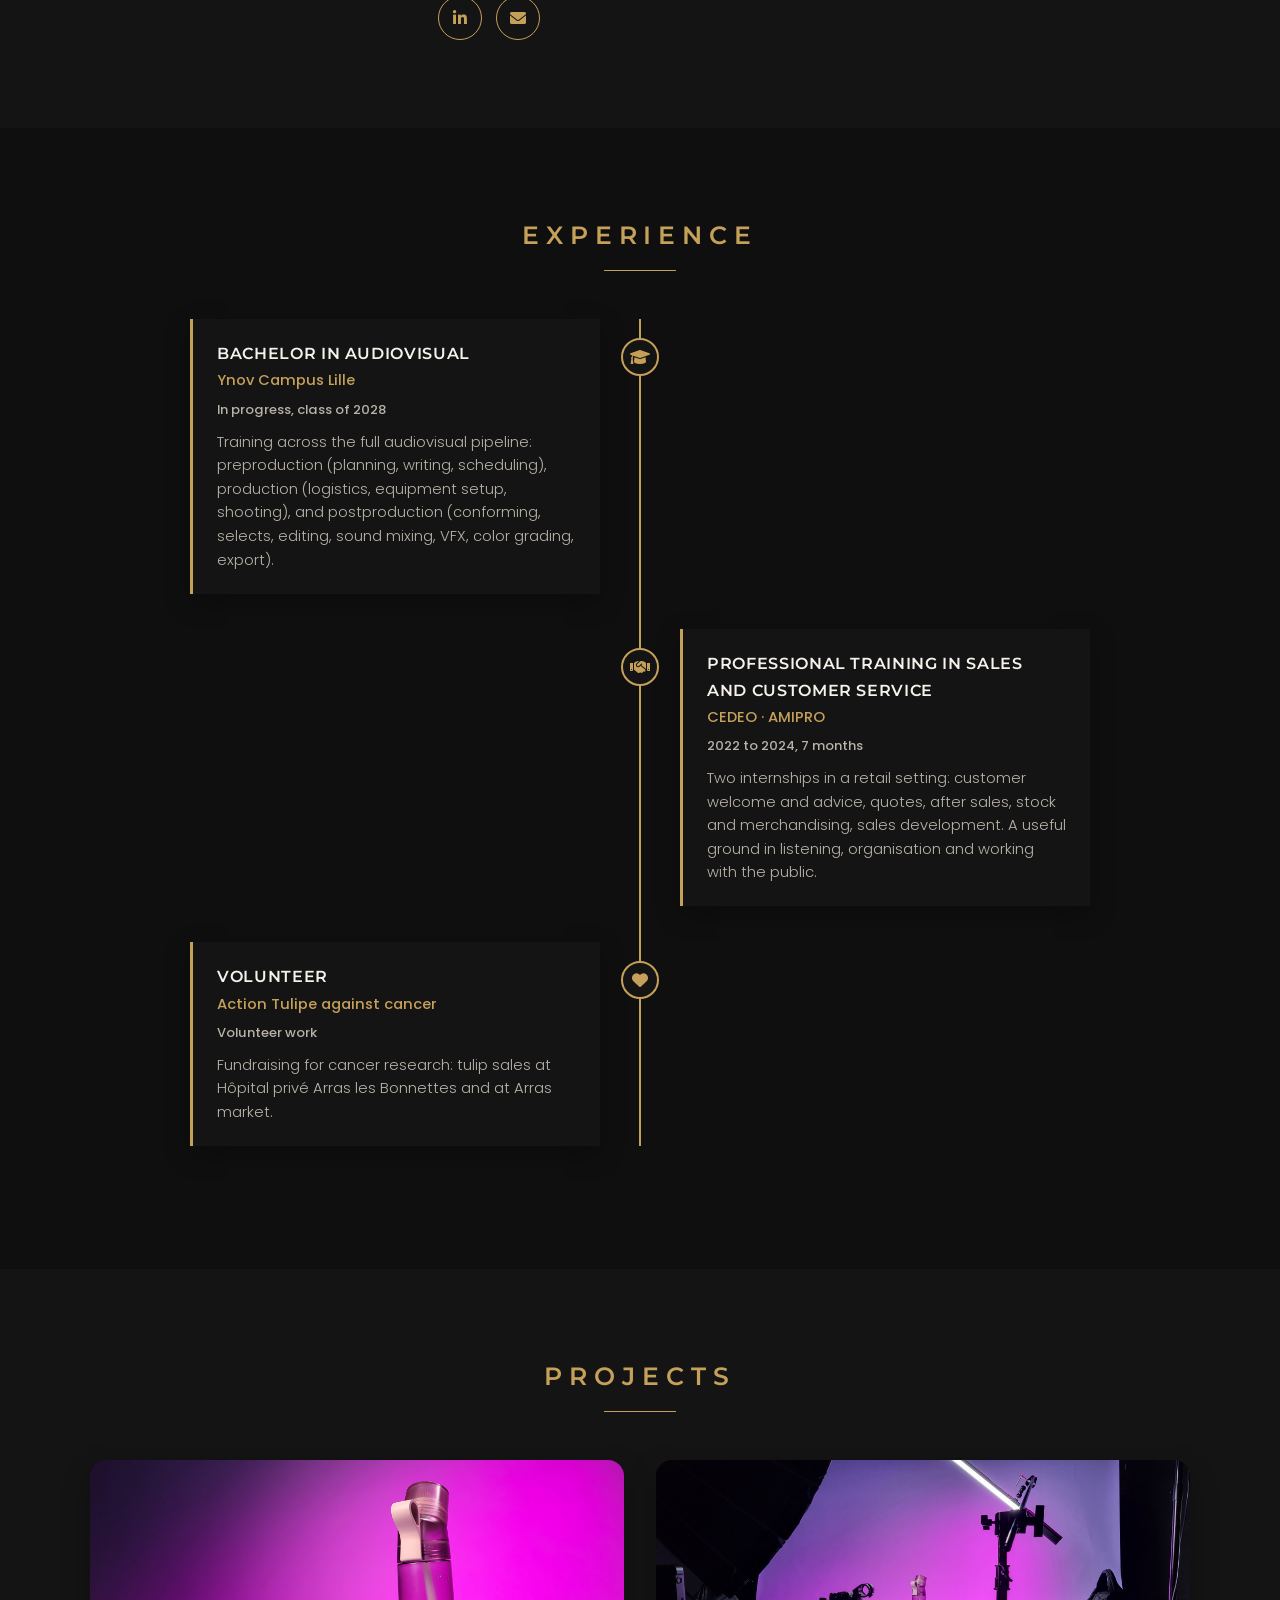
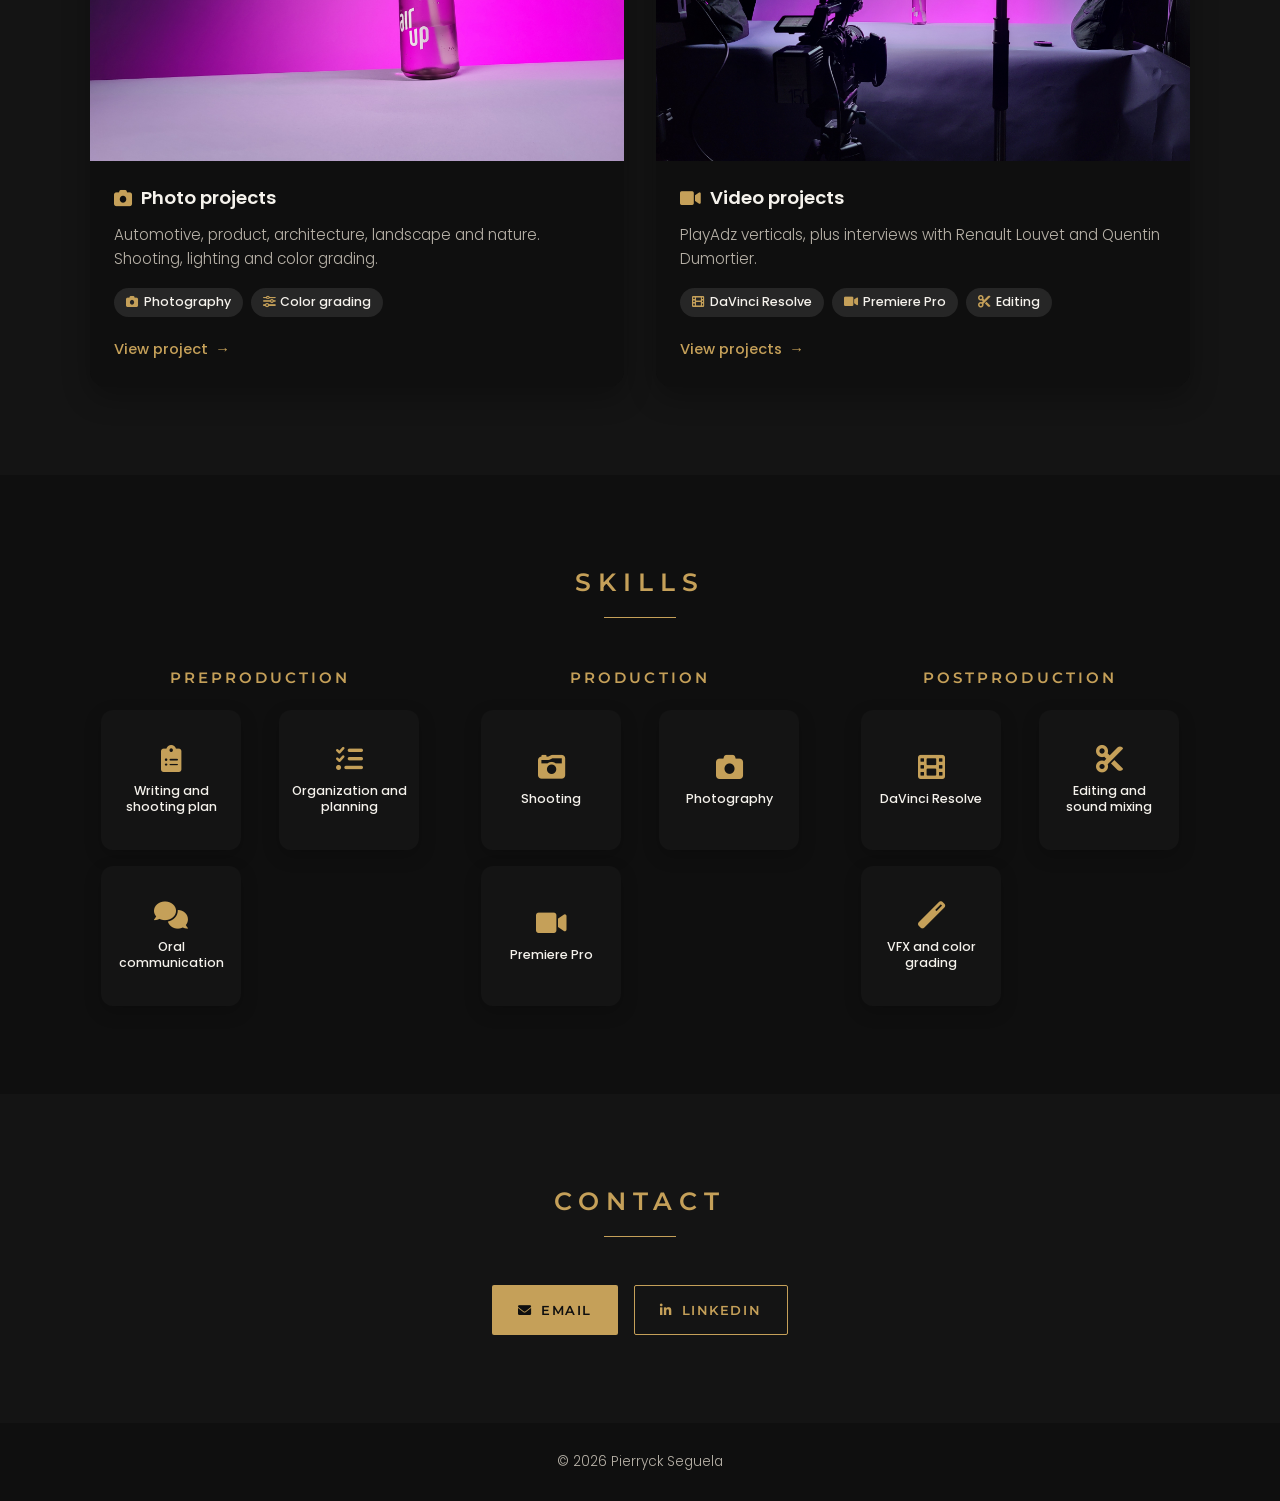
==== commit d0e30266: "Feature the PlayAdz verticals and drop the school montage exercises. Add Paris Creator Week, On démé" ====
--- a/index.html
+++ b/index.html
@@ -18,7 +18,7 @@
   <link rel="preconnect" href="https://fonts.gstatic.com" crossorigin>
   <link href="https://fonts.googleapis.com/css2?family=Montserrat:wght@300;400;500;600;700&family=Poppins:wght@300;400;500;600;700&display=swap" rel="stylesheet">
   <link rel="stylesheet" href="https://cdnjs.cloudflare.com/ajax/libs/font-awesome/6.0.0/css/all.min.css">
-  <link rel="stylesheet" href="css/style.css?v=23">
+  <link rel="stylesheet" href="css/style.css?v=25">
 </head>
 <body>
   <header>
@@ -195,7 +195,7 @@
     <p data-i18n="footer.copyright"></p>
   </footer>
 
-  <script src="js/translations.js?v=27"></script>
+  <script src="js/translations.js?v=29"></script>
   <script src="js/main.js?v=21"></script>
 </body>
 </html>
--- a/css/style.css
+++ b/css/style.css
@@ -1175,6 +1175,20 @@
   background: #000;
 }
 
+.project-media.is-square video {
+  width: min(100%, min(78vh, 720px));
+  height: auto;
+  aspect-ratio: 1 / 1;
+}
+
+.project-media.is-short video {
+  width: min(100%, calc(min(78vh, 900px) * 9 / 16));
+  max-height: min(78vh, 900px);
+  height: auto;
+  aspect-ratio: 9 / 16;
+  margin-inline: auto;
+}
+
 .project-media video:fullscreen,
 .project-media video:-webkit-full-screen {
   width: 100%;
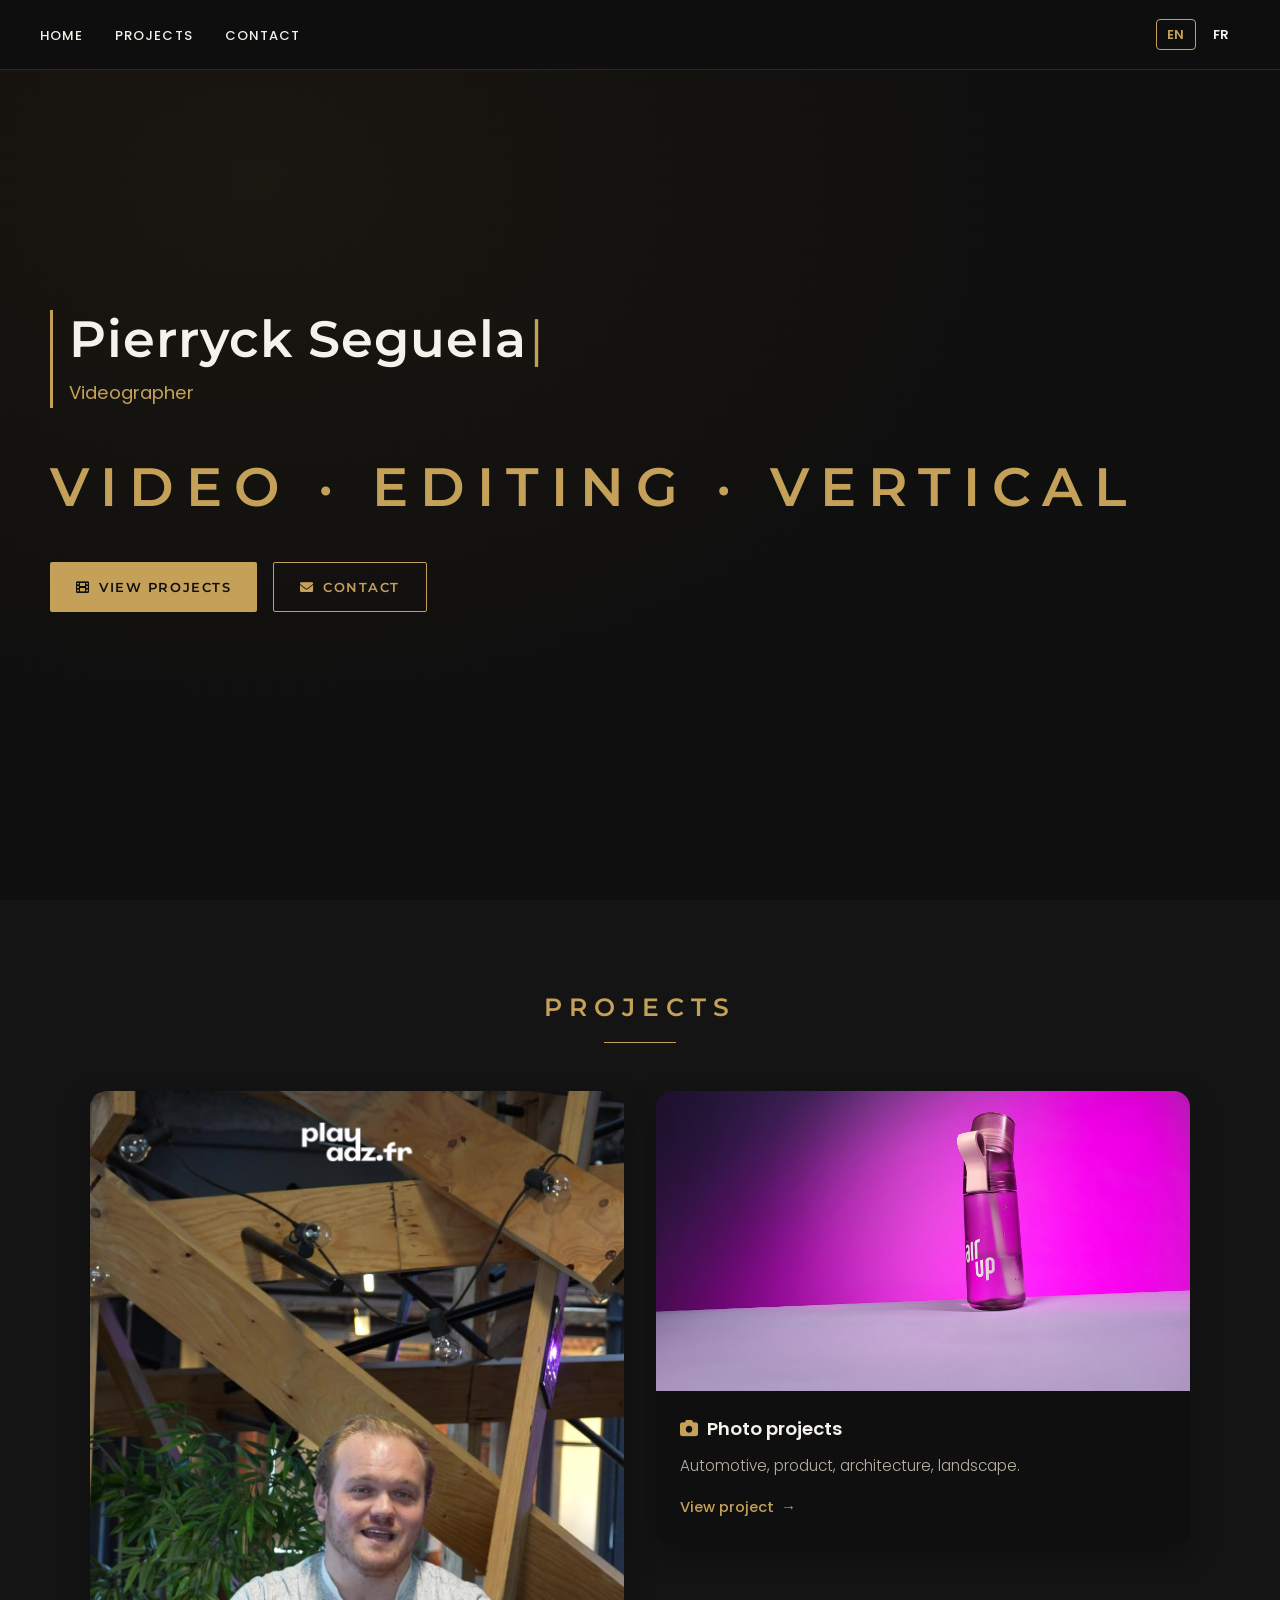
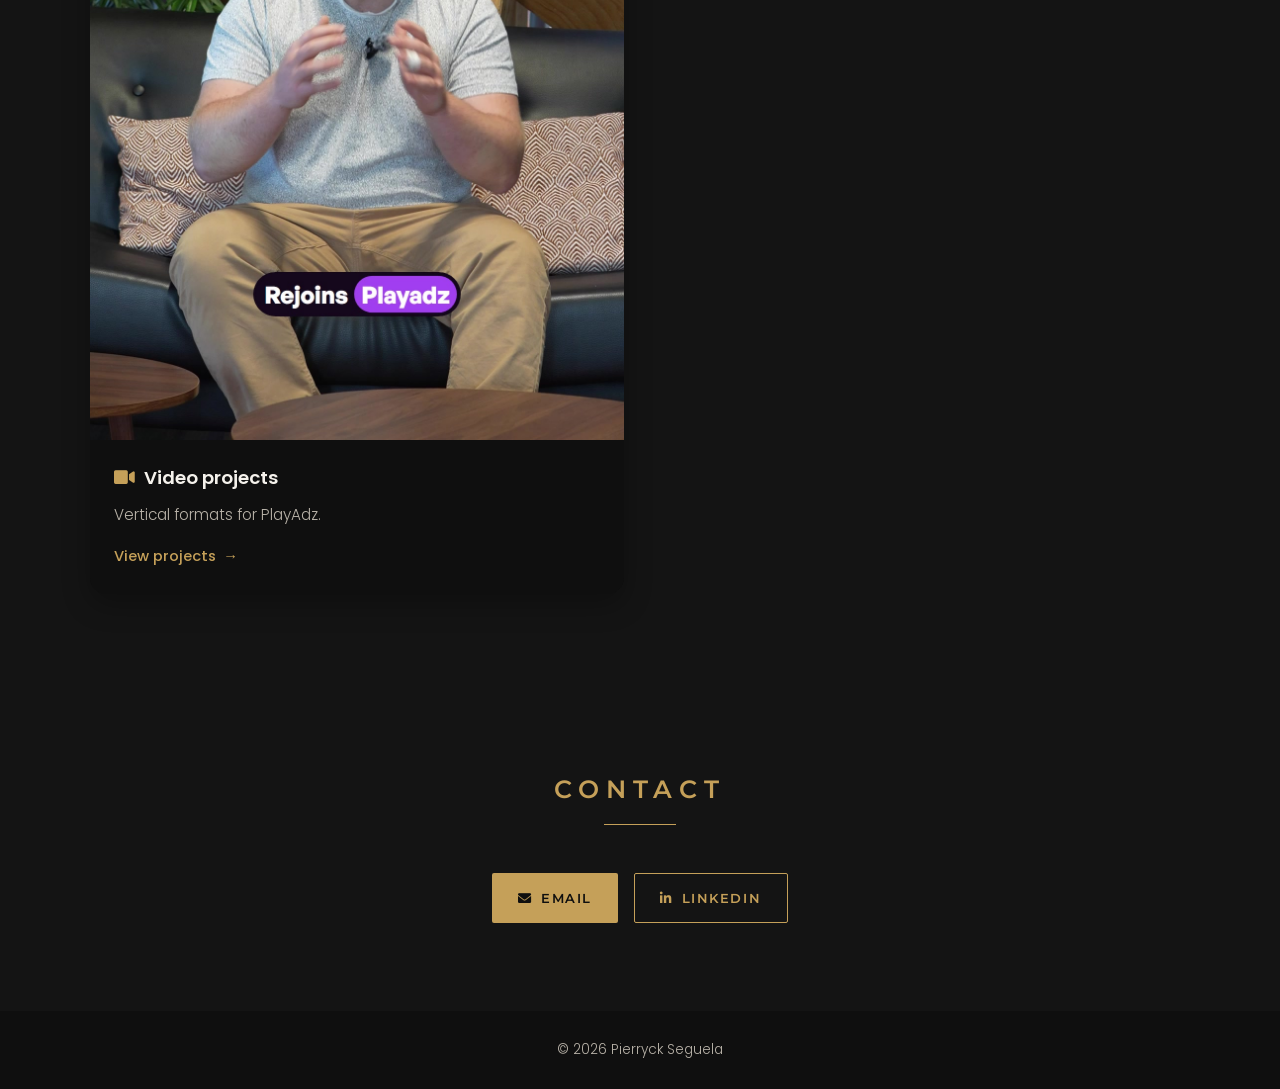
==== commit 599a8633: "Turn the site into a videographer portfolio. Drop About, Experience and Skills, remove the interview" ====
--- a/index.html
+++ b/index.html
@@ -3,13 +3,13 @@
 <head>
   <meta charset="UTF-8">
   <meta name="viewport" content="width=device-width, initial-scale=1.0">
-  <meta name="description" content="Portfolio de Pierryck Seguela, étudiant en audiovisuel à Ynov Campus Lille. Création et production de contenus visuels, montage, VFX et étalonnage." data-i18n="meta.description">
+  <meta name="description" content="Portfolio vidéo de Pierryck Seguela. Formats verticaux, tournage et montage." data-i18n="meta.description">
   <meta name="author" content="Pierryck Seguela">
   <meta property="og:type" content="website">
-  <meta property="og:title" content="Pierryck Seguela, étudiant en audiovisuel" data-i18n="meta.title">
-  <meta property="og:description" content="Portfolio de Pierryck Seguela, étudiant en audiovisuel à Ynov Campus Lille. Création et production de contenus visuels, montage, VFX et étalonnage." data-i18n="meta.description">
+  <meta property="og:title" content="Pierryck Seguela, vidéaste" data-i18n="meta.title">
+  <meta property="og:description" content="Portfolio vidéo de Pierryck Seguela. Formats verticaux, tournage et montage." data-i18n="meta.description">
   <meta property="og:image" content="assets/images/og.jpg">
-  <title data-i18n="meta.title">Pierryck Seguela, étudiant en audiovisuel</title>
+  <title data-i18n="meta.title">Pierryck Seguela, vidéaste</title>
   <link rel="icon" href="assets/images/favicon.ico" sizes="any">
   <link rel="icon" type="image/png" sizes="32x32" href="assets/images/favicon-32.png">
   <link rel="icon" type="image/png" sizes="192x192" href="assets/images/favicon-192.png">
@@ -18,7 +18,7 @@
   <link rel="preconnect" href="https://fonts.gstatic.com" crossorigin>
   <link href="https://fonts.googleapis.com/css2?family=Montserrat:wght@300;400;500;600;700&family=Poppins:wght@300;400;500;600;700&display=swap" rel="stylesheet">
   <link rel="stylesheet" href="https://cdnjs.cloudflare.com/ajax/libs/font-awesome/6.0.0/css/all.min.css">
-  <link rel="stylesheet" href="css/style.css?v=25">
+  <link rel="stylesheet" href="css/style.css?v=26">
 </head>
 <body>
   <header>
@@ -30,10 +30,7 @@
       </button>
       <ul class="nav-links" id="nav-links">
         <li><a href="#home" data-i18n="nav.home"></a></li>
-        <li><a href="#about" data-i18n="nav.about"></a></li>
-        <li><a href="#experience" data-i18n="nav.experience"></a></li>
         <li><a href="#projects" data-i18n="nav.projects"></a></li>
-        <li><a href="#stack" data-i18n="nav.stack"></a></li>
         <li><a href="#contact" data-i18n="nav.contact"></a></li>
       </ul>
       <div class="lang-switcher">
@@ -55,59 +52,12 @@
               <p class="hero-role" data-i18n="hero.role"></p>
             </div>
           </div>
-          <p class="hero-kicker fade-up" data-i18n="hero.kicker"></p>
           <p class="hero-field fade-up" data-i18n="hero.field"></p>
-          <p class="hero-duration fade-up" data-i18n="hero.duration"></p>
-          <p class="hero-location fade-up">
-            <i class="fas fa-map-marker-alt" aria-hidden="true"></i>
-            <span data-i18n="hero.location"></span>
-          </p>
           <div class="hero-ctas fade-up">
             <a href="#projects" class="btn btn-primary"><i class="fas fa-film" aria-hidden="true"></i><span data-i18n="hero.ctaWork"></span></a>
+            <a href="#contact" class="btn btn-secondary"><i class="fas fa-envelope" aria-hidden="true"></i><span data-i18n="hero.ctaContact"></span></a>
           </div>
         </div>
-      </div>
-    </section>
-
-    <section id="about" class="about">
-      <div class="container">
-        <h2 class="section-title fade-up" data-i18n="about.title"></h2>
-        <div class="about-content">
-          <div class="profile-frame fade-up">
-            <img src="assets/images/profile.jpg" alt="" width="300" height="300" class="profile-img" data-i18n-alt="about.imgAlt">
-          </div>
-          <div class="about-text fade-up">
-            <p class="about-hook" data-i18n="about.hook"></p>
-            <p data-i18n="about.p1"></p>
-            <p data-i18n="about.p2"></p>
-            <ul class="about-meta">
-              <li><i class="fas fa-envelope" aria-hidden="true"></i><a href="mailto:pierryck.seguela@gmail.com">pierryck.seguela@gmail.com</a></li>
-              <li><i class="fas fa-calendar-alt" aria-hidden="true"></i><span data-i18n="about.birthdate"></span></li>
-              <li><i class="fas fa-id-card" aria-hidden="true"></i><span data-i18n="about.license"></span></li>
-            </ul>
-            <h3 class="about-subtitle" data-i18n="about.hobbiesTitle"></h3>
-            <ul class="hobby-list">
-              <li data-i18n="about.hobby1"></li>
-              <li data-i18n="about.hobby2"></li>
-              <li data-i18n="about.hobby3"></li>
-            </ul>
-            <div class="social-links">
-              <a href="https://www.linkedin.com/in/pierryck-seguela-383839272/" target="_blank" rel="noopener noreferrer" class="social-link" aria-label="LinkedIn">
-                <i class="fab fa-linkedin-in" aria-hidden="true"></i>
-              </a>
-              <a href="mailto:pierryck.seguela@gmail.com" class="social-link" aria-label="Email">
-                <i class="fas fa-envelope" aria-hidden="true"></i>
-              </a>
-            </div>
-          </div>
-        </div>
-      </div>
-    </section>
-
-    <section id="experience" class="experience">
-      <div class="container">
-        <h2 class="section-title fade-up" data-i18n="experience.title"></h2>
-        <div class="timeline" id="timeline"></div>
       </div>
     </section>
 
@@ -115,6 +65,26 @@
       <div class="container">
         <h2 class="section-title fade-up" data-i18n="projects.title"></h2>
         <div class="projects-grid">
+          <a class="project-card project-card-video fade-up" id="projets-video" href="projet-video.html">
+            <div class="project-image">
+              <img src="assets/images/playadz-paris-creator-week.jpg?v=1" alt="" width="1080" height="1920" data-i18n-alt="projects.video.imgAlt">
+              <div class="project-overlay" aria-hidden="true">
+                <i class="fas fa-play"></i>
+              </div>
+            </div>
+            <div class="project-content">
+              <h3 class="project-title">
+                <i class="fas fa-video" aria-hidden="true"></i>
+                <span data-i18n="projects.video.title"></span>
+              </h3>
+              <p class="project-description" data-i18n="projects.video.description"></p>
+              <span class="project-link">
+                <span data-i18n="projects.video.cta"></span>
+                <span class="arrow" aria-hidden="true">→</span>
+              </span>
+            </div>
+          </a>
+
           <a class="project-card fade-up" id="projets-photo" href="projet-photo.html">
             <div class="project-image">
               <img src="photos/packshot.jpg" alt="" width="1600" height="900" data-i18n-alt="projects.photo.imgAlt">
@@ -128,49 +98,13 @@
                 <span data-i18n="projects.photo.title"></span>
               </h3>
               <p class="project-description" data-i18n="projects.photo.description"></p>
-              <div class="tech-tags">
-                <span class="tech-tag"><i class="fas fa-camera" aria-hidden="true"></i><span data-i18n="projects.tech.photo"></span></span>
-                <span class="tech-tag"><i class="fas fa-sliders-h" aria-hidden="true"></i><span data-i18n="projects.tech.color"></span></span>
-              </div>
               <span class="project-link">
                 <span data-i18n="projects.photo.cta"></span>
                 <span class="arrow" aria-hidden="true">→</span>
               </span>
             </div>
           </a>
-
-          <a class="project-card project-card-video fade-up" id="projets-video" href="projet-video.html">
-            <div class="project-image">
-              <img src="photos/backshot.jpg" alt="" width="1600" height="900" data-i18n-alt="projects.video.imgAlt">
-              <div class="project-overlay" aria-hidden="true">
-                <i class="fas fa-play"></i>
-              </div>
-            </div>
-            <div class="project-content">
-              <h3 class="project-title">
-                <i class="fas fa-video" aria-hidden="true"></i>
-                <span data-i18n="projects.video.title"></span>
-              </h3>
-              <p class="project-description" data-i18n="projects.video.description"></p>
-              <div class="tech-tags">
-                <span class="tech-tag"><i class="fas fa-film" aria-hidden="true"></i><span data-i18n="projects.tech.davinci"></span></span>
-                <span class="tech-tag"><i class="fas fa-video" aria-hidden="true"></i><span data-i18n="projects.tech.premiere"></span></span>
-                <span class="tech-tag"><i class="fas fa-cut" aria-hidden="true"></i><span data-i18n="projects.tech.edit"></span></span>
-              </div>
-              <span class="project-link">
-                <span data-i18n="projects.video.cta"></span>
-                <span class="arrow" aria-hidden="true">→</span>
-              </span>
-            </div>
-          </a>
         </div>
-      </div>
-    </section>
-
-    <section id="stack" class="stack">
-      <div class="container">
-        <h2 class="section-title fade-up" data-i18n="stack.title"></h2>
-        <div class="stack-categories" id="stack-categories"></div>
       </div>
     </section>
 
@@ -195,7 +129,7 @@
     <p data-i18n="footer.copyright"></p>
   </footer>
 
-  <script src="js/translations.js?v=29"></script>
-  <script src="js/main.js?v=21"></script>
+  <script src="js/translations.js?v=30"></script>
+  <script src="js/main.js?v=22"></script>
 </body>
 </html>
--- a/css/style.css
+++ b/css/style.css
@@ -662,6 +662,7 @@
   display: grid;
   grid-template-columns: 1fr;
   gap: 2rem;
+  align-items: start;
 }
 
 .project-card {
@@ -696,6 +697,15 @@
 
 .project-image img {
   transition: transform 0.5s ease;
+}
+
+.project-card-video .project-image {
+  aspect-ratio: 9 / 16;
+}
+
+.project-card-video .project-image img {
+  object-fit: cover;
+  object-position: center;
 }
 
 .project-card:hover .project-image img {
@@ -1267,10 +1277,10 @@
 
 .project-video-grid {
   display: grid;
-  grid-template-columns: 1fr;
-  gap: 0.75rem;
-  margin: 2rem 0 1.5rem;
-  max-width: 960px;
+  grid-template-columns: repeat(2, minmax(0, 1fr));
+  gap: 1rem;
+  margin: 1.5rem 0 2rem;
+  max-width: 920px;
 }
 
 .video-pick {
@@ -1286,8 +1296,9 @@
 .video-pick img,
 .video-pick-placeholder {
   width: 100%;
-  aspect-ratio: 16 / 9;
+  aspect-ratio: 9 / 16;
   object-fit: cover;
+  object-position: center;
   display: block;
   transition: transform 0.4s ease;
 }
@@ -1450,7 +1461,8 @@
   }
 
   .project-video-grid {
-    grid-template-columns: repeat(2, 1fr);
+    grid-template-columns: repeat(4, minmax(0, 1fr));
+    max-width: 1100px;
   }
 
   .stack-categories {
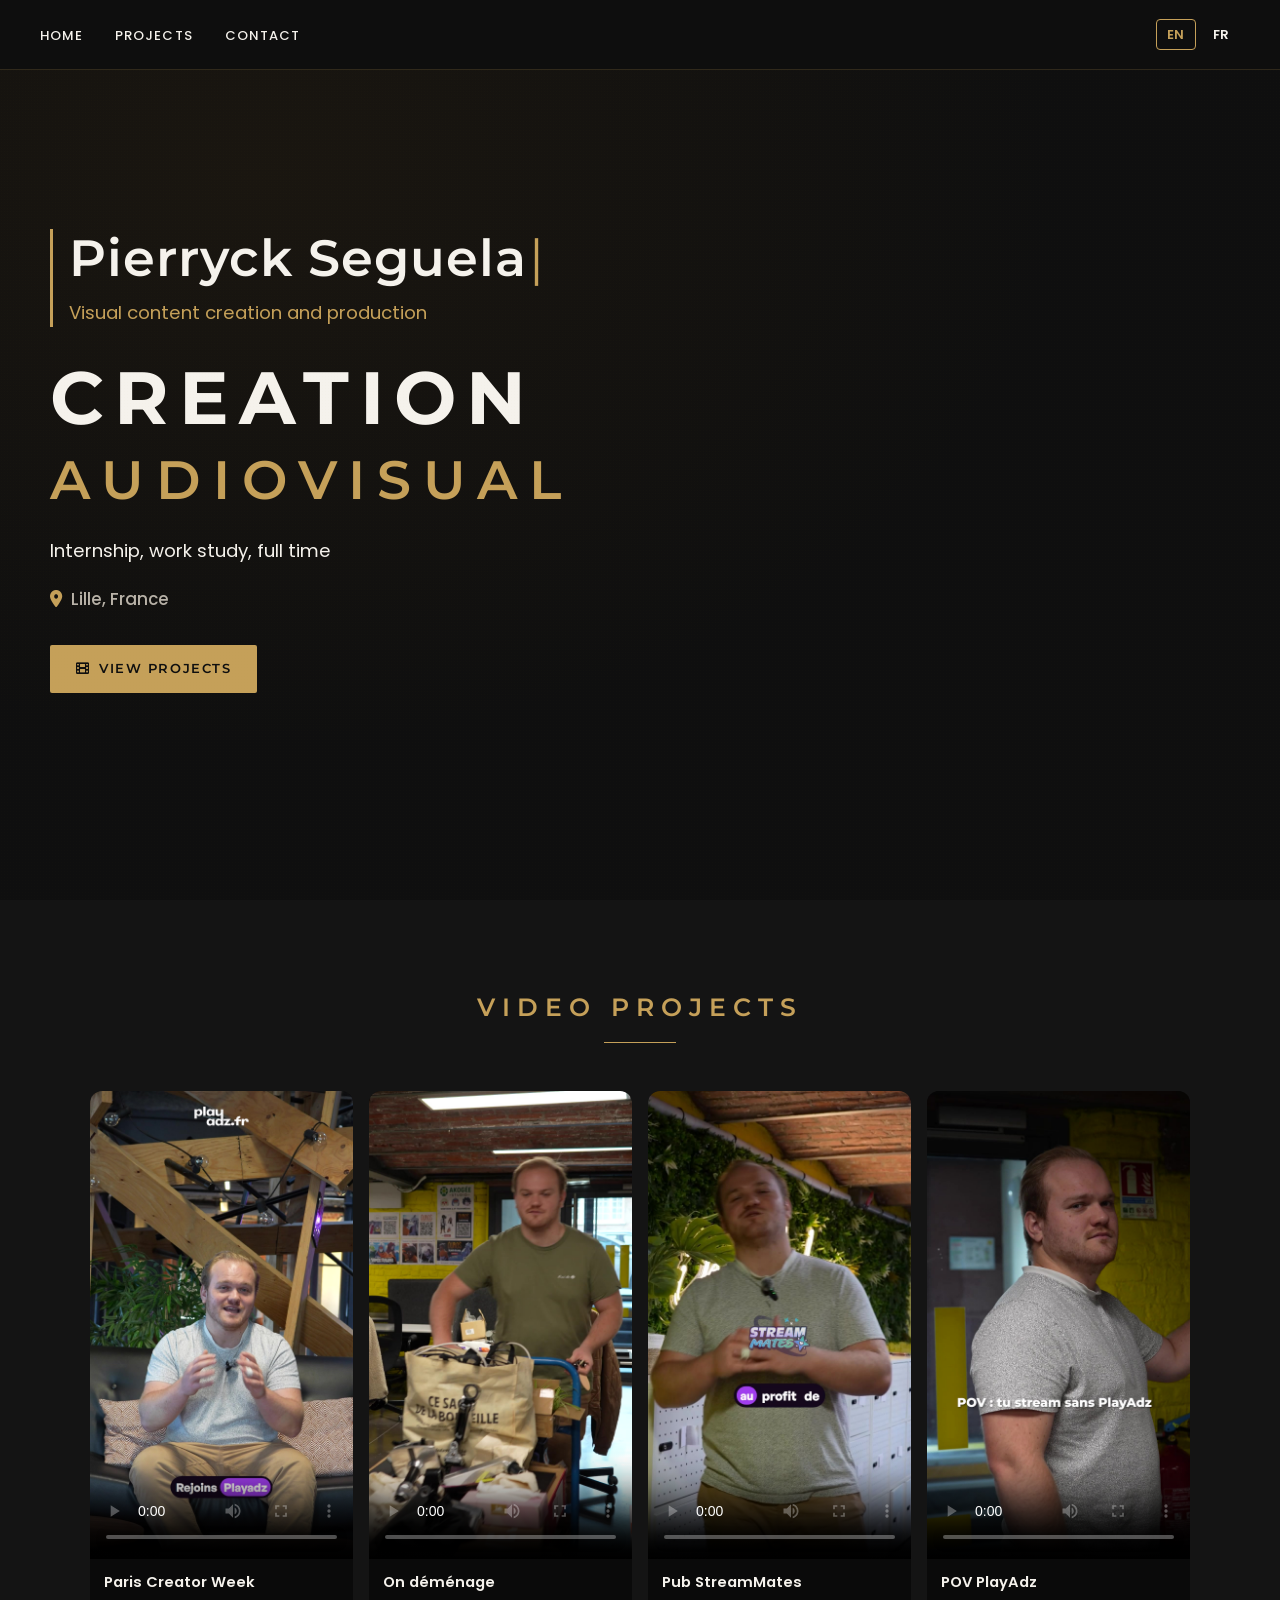
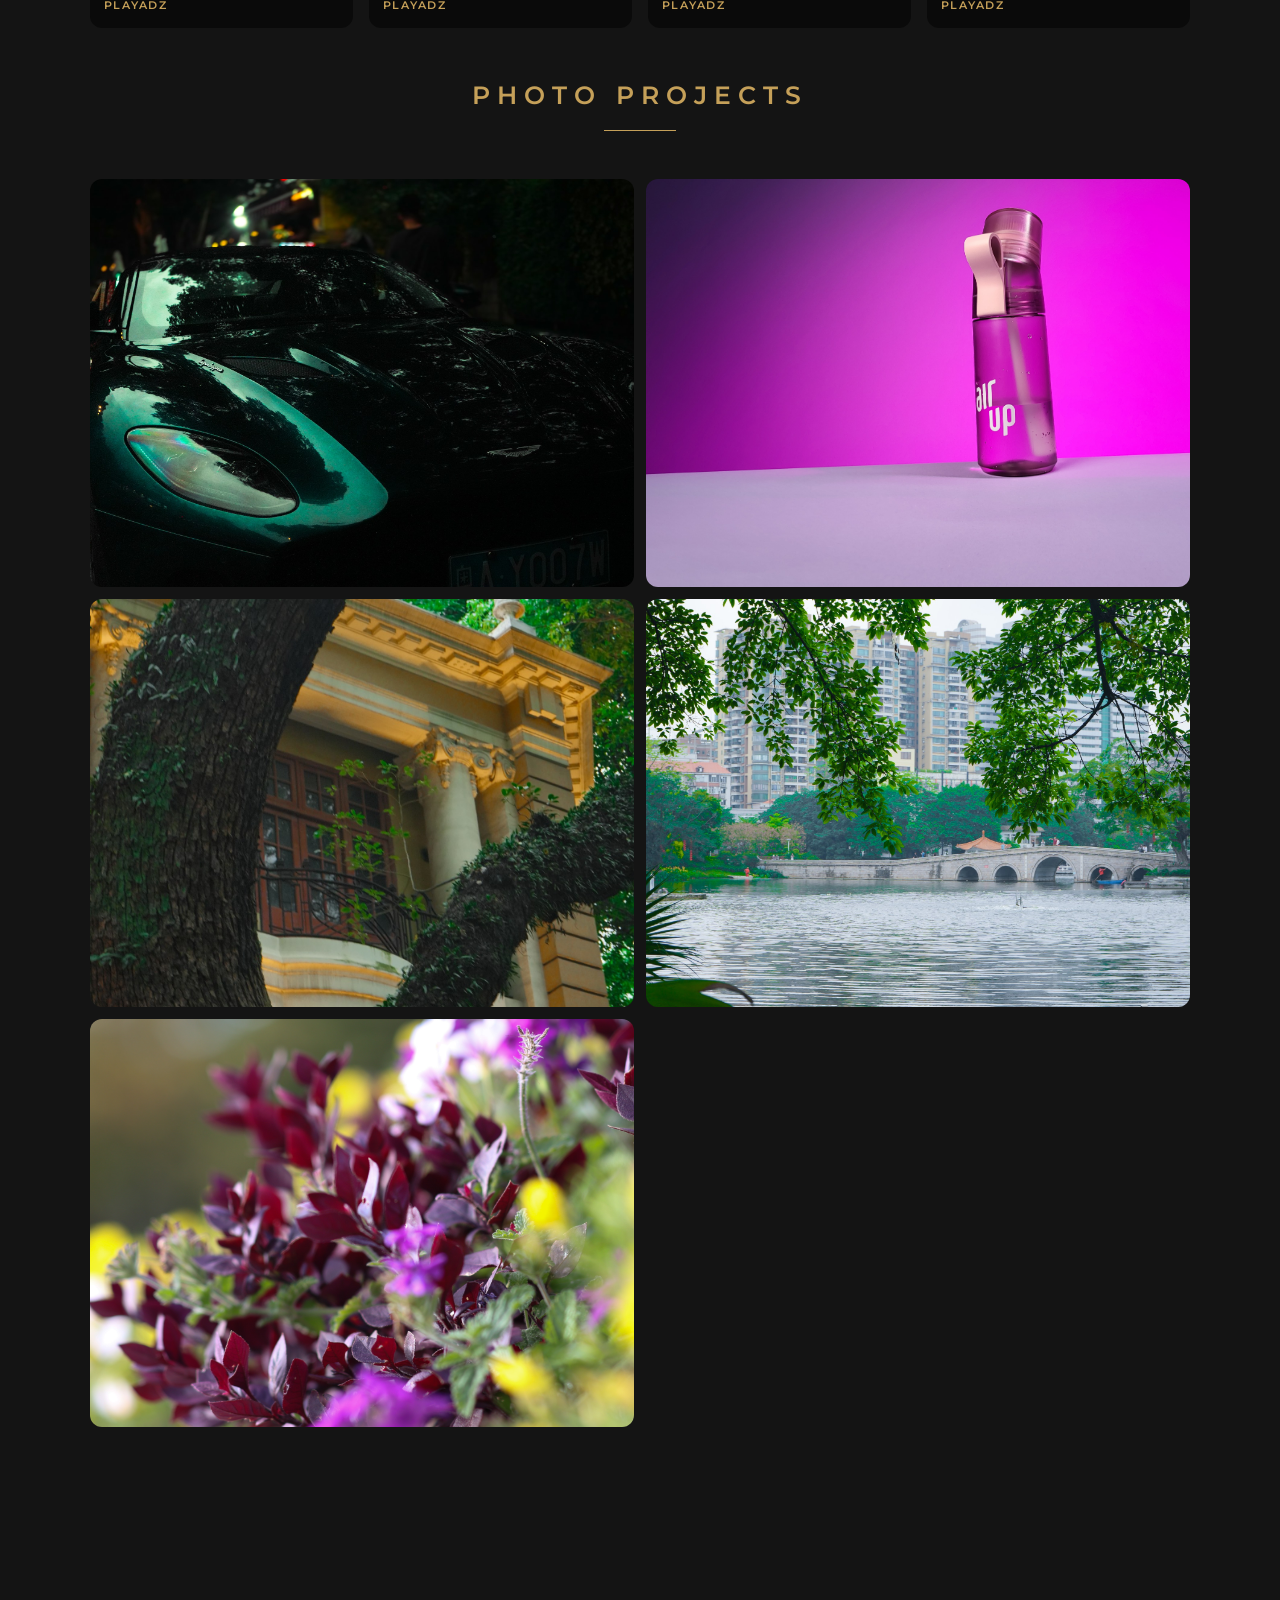
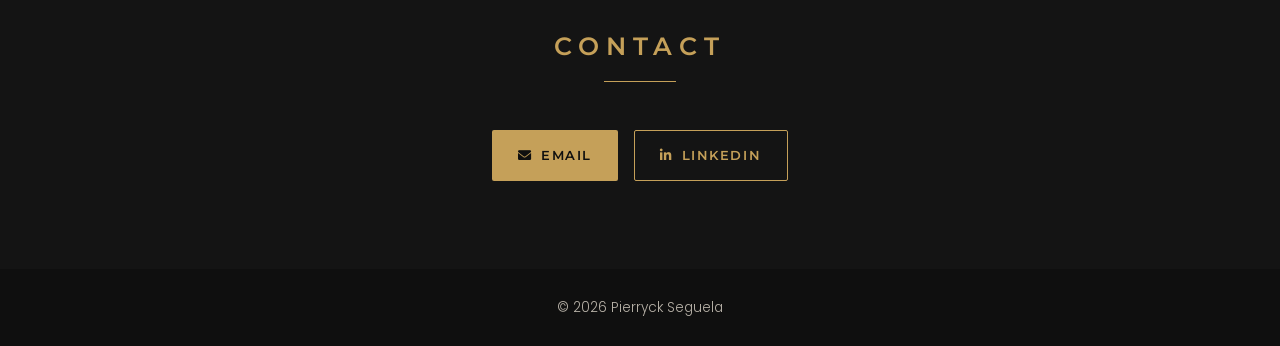
==== commit 79b1d6a0: "Restore the original hero and show work directly on the home page. Bring back Création / Audiovisuel" ====
--- a/index.html
+++ b/index.html
@@ -3,13 +3,13 @@
 <head>
   <meta charset="UTF-8">
   <meta name="viewport" content="width=device-width, initial-scale=1.0">
-  <meta name="description" content="Portfolio vidéo de Pierryck Seguela. Formats verticaux, tournage et montage." data-i18n="meta.description">
+  <meta name="description" content="Portfolio de Pierryck Seguela. Création et production de contenus visuels, vidéo et photo." data-i18n="meta.description">
   <meta name="author" content="Pierryck Seguela">
   <meta property="og:type" content="website">
-  <meta property="og:title" content="Pierryck Seguela, vidéaste" data-i18n="meta.title">
-  <meta property="og:description" content="Portfolio vidéo de Pierryck Seguela. Formats verticaux, tournage et montage." data-i18n="meta.description">
+  <meta property="og:title" content="Pierryck Seguela — création et production de contenus visuels" data-i18n="meta.title">
+  <meta property="og:description" content="Portfolio de Pierryck Seguela. Création et production de contenus visuels, vidéo et photo." data-i18n="meta.description">
   <meta property="og:image" content="assets/images/og.jpg">
-  <title data-i18n="meta.title">Pierryck Seguela, vidéaste</title>
+  <title data-i18n="meta.title">Pierryck Seguela — création et production de contenus visuels</title>
   <link rel="icon" href="assets/images/favicon.ico" sizes="any">
   <link rel="icon" type="image/png" sizes="32x32" href="assets/images/favicon-32.png">
   <link rel="icon" type="image/png" sizes="192x192" href="assets/images/favicon-192.png">
@@ -18,7 +18,7 @@
   <link rel="preconnect" href="https://fonts.gstatic.com" crossorigin>
   <link href="https://fonts.googleapis.com/css2?family=Montserrat:wght@300;400;500;600;700&family=Poppins:wght@300;400;500;600;700&display=swap" rel="stylesheet">
   <link rel="stylesheet" href="https://cdnjs.cloudflare.com/ajax/libs/font-awesome/6.0.0/css/all.min.css">
-  <link rel="stylesheet" href="css/style.css?v=26">
+  <link rel="stylesheet" href="css/style.css?v=27">
 </head>
 <body>
   <header>
@@ -52,10 +52,15 @@
               <p class="hero-role" data-i18n="hero.role"></p>
             </div>
           </div>
+          <p class="hero-kicker fade-up" data-i18n="hero.kicker"></p>
           <p class="hero-field fade-up" data-i18n="hero.field"></p>
+          <p class="hero-duration fade-up" data-i18n="hero.duration"></p>
+          <p class="hero-location fade-up">
+            <i class="fas fa-map-marker-alt" aria-hidden="true"></i>
+            <span data-i18n="hero.location"></span>
+          </p>
           <div class="hero-ctas fade-up">
             <a href="#projects" class="btn btn-primary"><i class="fas fa-film" aria-hidden="true"></i><span data-i18n="hero.ctaWork"></span></a>
-            <a href="#contact" class="btn btn-secondary"><i class="fas fa-envelope" aria-hidden="true"></i><span data-i18n="hero.ctaContact"></span></a>
           </div>
         </div>
       </div>
@@ -63,47 +68,63 @@
 
     <section id="projects" class="projects">
       <div class="container">
-        <h2 class="section-title fade-up" data-i18n="projects.title"></h2>
-        <div class="projects-grid">
-          <a class="project-card project-card-video fade-up" id="projets-video" href="projet-video.html">
-            <div class="project-image">
-              <img src="assets/images/playadz-paris-creator-week.jpg?v=1" alt="" width="1080" height="1920" data-i18n-alt="projects.video.imgAlt">
-              <div class="project-overlay" aria-hidden="true">
-                <i class="fas fa-play"></i>
-              </div>
-            </div>
-            <div class="project-content">
-              <h3 class="project-title">
-                <i class="fas fa-video" aria-hidden="true"></i>
-                <span data-i18n="projects.video.title"></span>
-              </h3>
-              <p class="project-description" data-i18n="projects.video.description"></p>
-              <span class="project-link">
-                <span data-i18n="projects.video.cta"></span>
-                <span class="arrow" aria-hidden="true">→</span>
-              </span>
-            </div>
-          </a>
+        <h2 class="section-title fade-up" data-i18n="projects.video.title"></h2>
+        <div class="home-video-grid fade-up">
+          <figure class="home-video">
+            <video controls playsinline preload="metadata" poster="assets/images/playadz-paris-creator-week.jpg?v=1" data-i18n-title="project.paris.title">
+              <source src="videos/playadz-paris-creator-week.mp4" type="video/mp4">
+            </video>
+            <figcaption>
+              <span data-i18n="project.paris.title"></span>
+              <span data-i18n="project.paris.kicker"></span>
+            </figcaption>
+          </figure>
+          <figure class="home-video">
+            <video controls playsinline preload="metadata" poster="assets/images/playadz-on-demenage.jpg?v=1" data-i18n-title="project.demenage.title">
+              <source src="videos/playadz-on-demenage.mp4" type="video/mp4">
+            </video>
+            <figcaption>
+              <span data-i18n="project.demenage.title"></span>
+              <span data-i18n="project.demenage.kicker"></span>
+            </figcaption>
+          </figure>
+          <figure class="home-video">
+            <video controls playsinline preload="metadata" poster="assets/images/playadz-pub-streammates.jpg?v=1" data-i18n-title="project.streammates.title">
+              <source src="videos/playadz-pub-streammates.mp4" type="video/mp4">
+            </video>
+            <figcaption>
+              <span data-i18n="project.streammates.title"></span>
+              <span data-i18n="project.streammates.kicker"></span>
+            </figcaption>
+          </figure>
+          <figure class="home-video">
+            <video controls playsinline preload="metadata" poster="assets/images/playadz-pov.jpg?v=1" data-i18n-title="project.pov.title">
+              <source src="videos/playadz-pov.mp4" type="video/mp4">
+            </video>
+            <figcaption>
+              <span data-i18n="project.pov.title"></span>
+              <span data-i18n="project.pov.kicker"></span>
+            </figcaption>
+          </figure>
+        </div>
 
-          <a class="project-card fade-up" id="projets-photo" href="projet-photo.html">
-            <div class="project-image">
-              <img src="photos/packshot.jpg" alt="" width="1600" height="900" data-i18n-alt="projects.photo.imgAlt">
-              <div class="project-overlay" aria-hidden="true">
-                <i class="fas fa-expand"></i>
-              </div>
-            </div>
-            <div class="project-content">
-              <h3 class="project-title">
-                <i class="fas fa-camera" aria-hidden="true"></i>
-                <span data-i18n="projects.photo.title"></span>
-              </h3>
-              <p class="project-description" data-i18n="projects.photo.description"></p>
-              <span class="project-link">
-                <span data-i18n="projects.photo.cta"></span>
-                <span class="arrow" aria-hidden="true">→</span>
-              </span>
-            </div>
-          </a>
+        <h2 class="section-title fade-up" id="photos" data-i18n="projects.photo.title"></h2>
+        <div class="project-photo-grid fade-up">
+          <button type="button" class="photo-thumb" data-gallery-index="0">
+            <img src="photos/aston-martin.jpg" alt="" data-i18n-alt="projects.photo1Alt">
+          </button>
+          <button type="button" class="photo-thumb" data-gallery-index="1">
+            <img src="photos/packshot.jpg" alt="" data-i18n-alt="projects.photo2Alt">
+          </button>
+          <button type="button" class="photo-thumb" data-gallery-index="2">
+            <img src="photos/facade.jpg" alt="" data-i18n-alt="projects.photo3Alt">
+          </button>
+          <button type="button" class="photo-thumb" data-gallery-index="3">
+            <img src="photos/pont.jpg" alt="" data-i18n-alt="projects.photo4Alt">
+          </button>
+          <button type="button" class="photo-thumb" data-gallery-index="4">
+            <img src="photos/fleur.jpg" alt="" data-i18n-alt="projects.photo6Alt">
+          </button>
         </div>
       </div>
     </section>
@@ -129,7 +150,28 @@
     <p data-i18n="footer.copyright"></p>
   </footer>
 
-  <script src="js/translations.js?v=30"></script>
-  <script src="js/main.js?v=22"></script>
+  <div class="gallery" id="gallery" hidden>
+    <div class="gallery-backdrop" data-gallery-close></div>
+    <div class="gallery-dialog" role="dialog" aria-modal="true" aria-labelledby="gallery-title">
+      <h2 id="gallery-title" class="visually-hidden"></h2>
+      <button type="button" class="gallery-close" data-gallery-close data-i18n-aria="gallery.close">
+        <i class="fas fa-times" aria-hidden="true"></i>
+      </button>
+      <button type="button" class="gallery-nav gallery-prev" data-i18n-aria="gallery.prev">
+        <i class="fas fa-chevron-left" aria-hidden="true"></i>
+      </button>
+      <div class="gallery-stage">
+        <img id="gallery-image" alt="">
+        <video id="gallery-video" controls playsinline preload="metadata"></video>
+      </div>
+      <button type="button" class="gallery-nav gallery-next" data-i18n-aria="gallery.next">
+        <i class="fas fa-chevron-right" aria-hidden="true"></i>
+      </button>
+      <p id="gallery-caption" class="gallery-caption"></p>
+    </div>
+  </div>
+
+  <script src="js/translations.js?v=31"></script>
+  <script src="js/main.js?v=23"></script>
 </body>
 </html>
--- a/css/style.css
+++ b/css/style.css
@@ -1275,6 +1275,51 @@
   transform: scale(1.04);
 }
 
+
+.home-video-grid {
+  display: grid;
+  grid-template-columns: repeat(2, minmax(0, 1fr));
+  gap: 1rem;
+  margin: 0 0 3rem;
+  max-width: 920px;
+}
+
+.home-video {
+  margin: 0;
+  background: #0a0a0a;
+  border-radius: 0.75rem;
+  overflow: hidden;
+}
+
+.home-video video {
+  display: block;
+  width: 100%;
+  aspect-ratio: 9 / 16;
+  object-fit: cover;
+  background: #000;
+}
+
+.home-video figcaption {
+  display: flex;
+  flex-direction: column;
+  gap: 0.15rem;
+  padding: 0.75rem 0.85rem 0.9rem;
+}
+
+.home-video figcaption span:first-child {
+  font-weight: 600;
+  font-size: 0.92rem;
+}
+
+.home-video figcaption span:last-child {
+  font-family: "Montserrat", sans-serif;
+  font-size: 0.68rem;
+  font-weight: 600;
+  letter-spacing: 0.16em;
+  text-transform: uppercase;
+  color: var(--secondary-color);
+}
+
 .project-video-grid {
   display: grid;
   grid-template-columns: repeat(2, minmax(0, 1fr));
@@ -1460,6 +1505,7 @@
     grid-template-columns: repeat(2, 1fr);
   }
 
+  .home-video-grid,
   .project-video-grid {
     grid-template-columns: repeat(4, minmax(0, 1fr));
     max-width: 1100px;
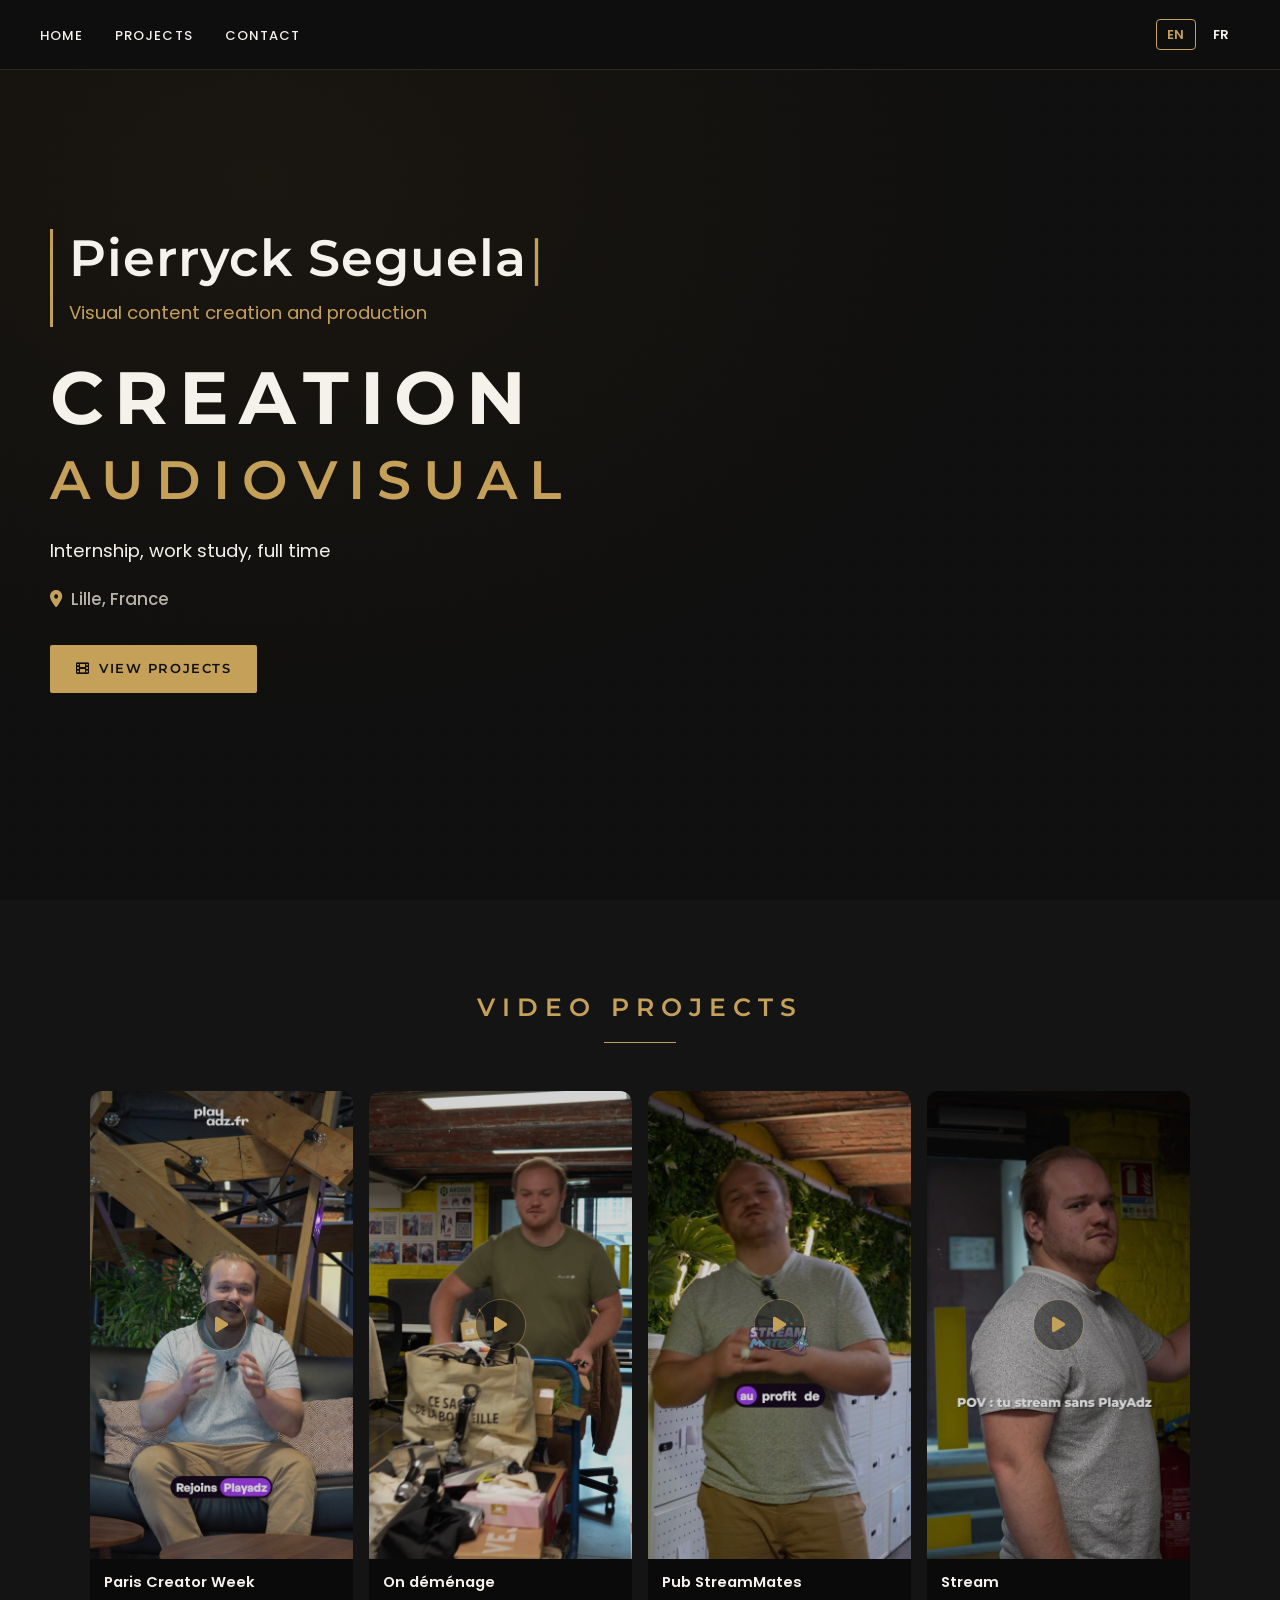
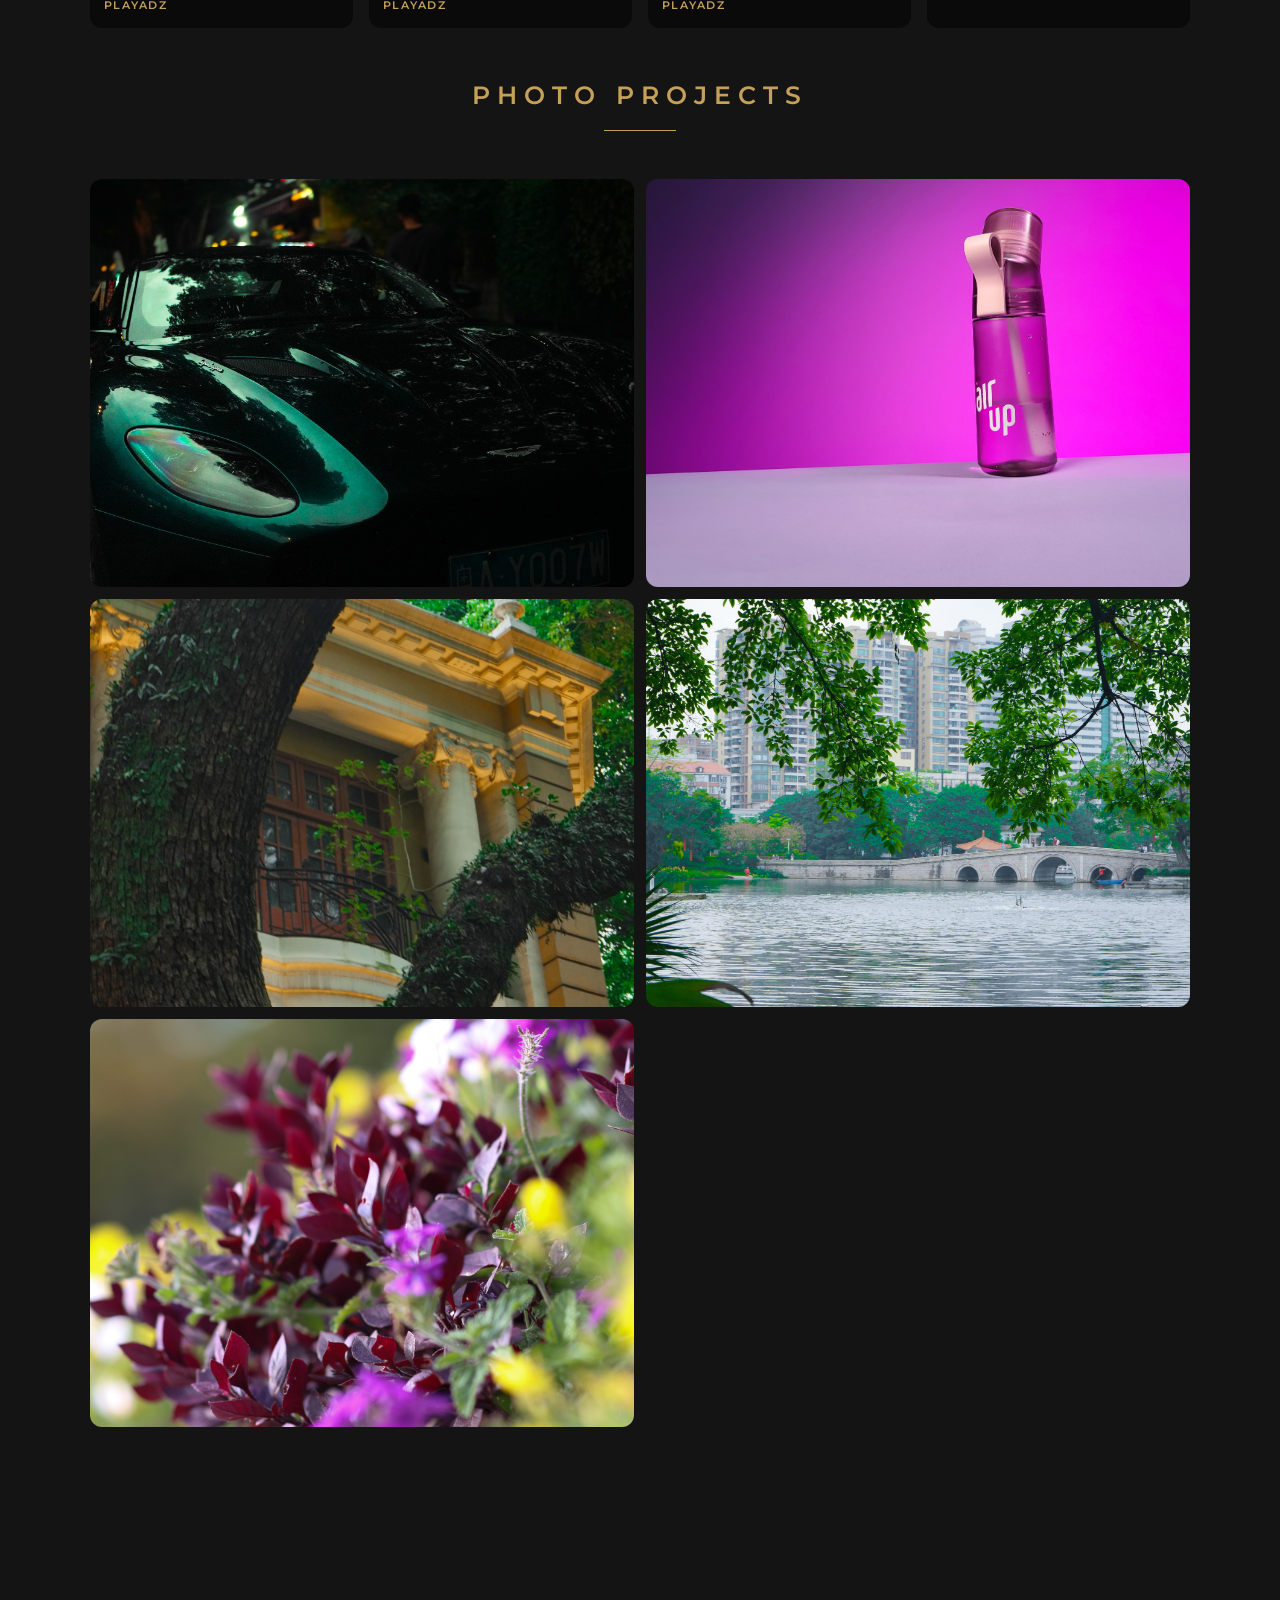
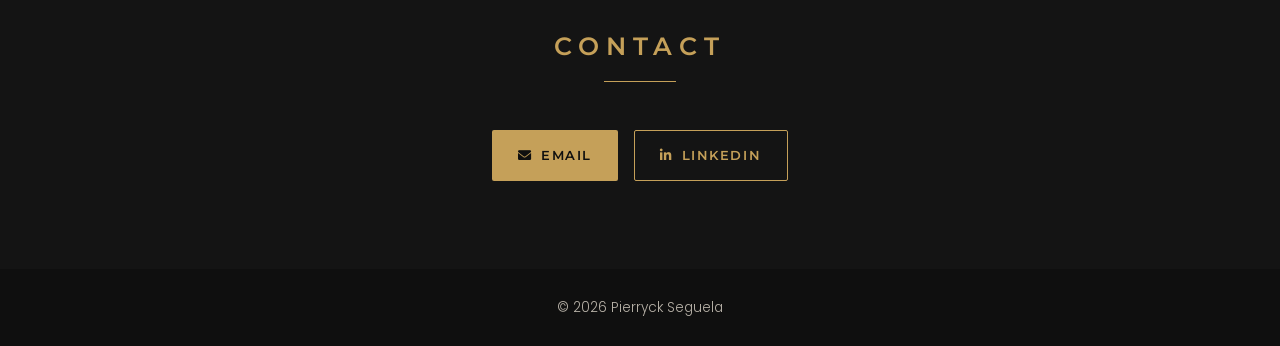
==== commit 89a8abb1: "Load PlayAdz work from YouTube Shorts instead of local MP4s. Use click-to-play thumbnails so the hom" ====
--- a/index.html
+++ b/index.html
@@ -18,7 +18,7 @@
   <link rel="preconnect" href="https://fonts.gstatic.com" crossorigin>
   <link href="https://fonts.googleapis.com/css2?family=Montserrat:wght@300;400;500;600;700&family=Poppins:wght@300;400;500;600;700&display=swap" rel="stylesheet">
   <link rel="stylesheet" href="https://cdnjs.cloudflare.com/ajax/libs/font-awesome/6.0.0/css/all.min.css">
-  <link rel="stylesheet" href="css/style.css?v=27">
+  <link rel="stylesheet" href="css/style.css?v=28">
 </head>
 <body>
   <header>
@@ -71,39 +71,43 @@
         <h2 class="section-title fade-up" data-i18n="projects.video.title"></h2>
         <div class="home-video-grid fade-up">
           <figure class="home-video">
-            <video controls playsinline preload="metadata" poster="assets/images/playadz-paris-creator-week.jpg?v=1" data-i18n-title="project.paris.title">
-              <source src="videos/playadz-paris-creator-week.mp4" type="video/mp4">
-            </video>
+            <button type="button" class="yt-facade" data-youtube-id="TbWDrskXr5Y" data-i18n-aria="project.paris.title">
+              <img src="assets/images/playadz-paris-creator-week.jpg?v=1" alt="" loading="lazy" data-i18n-alt="project.video.parisThumbAlt">
+              <span class="yt-facade-play" aria-hidden="true"><i class="fas fa-play"></i></span>
+            </button>
             <figcaption>
               <span data-i18n="project.paris.title"></span>
               <span data-i18n="project.paris.kicker"></span>
             </figcaption>
           </figure>
           <figure class="home-video">
-            <video controls playsinline preload="metadata" poster="assets/images/playadz-on-demenage.jpg?v=1" data-i18n-title="project.demenage.title">
-              <source src="videos/playadz-on-demenage.mp4" type="video/mp4">
-            </video>
+            <button type="button" class="yt-facade" data-youtube-id="mYp95C6fg8Y" data-i18n-aria="project.demenage.title">
+              <img src="assets/images/playadz-on-demenage.jpg?v=1" alt="" loading="lazy" data-i18n-alt="project.video.demenageThumbAlt">
+              <span class="yt-facade-play" aria-hidden="true"><i class="fas fa-play"></i></span>
+            </button>
             <figcaption>
               <span data-i18n="project.demenage.title"></span>
               <span data-i18n="project.demenage.kicker"></span>
             </figcaption>
           </figure>
           <figure class="home-video">
-            <video controls playsinline preload="metadata" poster="assets/images/playadz-pub-streammates.jpg?v=1" data-i18n-title="project.streammates.title">
-              <source src="videos/playadz-pub-streammates.mp4" type="video/mp4">
-            </video>
+            <button type="button" class="yt-facade" data-youtube-id="cx7J6Xb1pwU" data-i18n-aria="project.streammates.title">
+              <img src="assets/images/playadz-pub-streammates.jpg?v=1" alt="" loading="lazy" data-i18n-alt="project.video.streammatesThumbAlt">
+              <span class="yt-facade-play" aria-hidden="true"><i class="fas fa-play"></i></span>
+            </button>
             <figcaption>
               <span data-i18n="project.streammates.title"></span>
               <span data-i18n="project.streammates.kicker"></span>
             </figcaption>
           </figure>
           <figure class="home-video">
-            <video controls playsinline preload="metadata" poster="assets/images/playadz-pov.jpg?v=1" data-i18n-title="project.pov.title">
-              <source src="videos/playadz-pov.mp4" type="video/mp4">
-            </video>
+            <button type="button" class="yt-facade" data-youtube-id="742AkIRGuv8" data-i18n-aria="project.stream.title">
+              <img src="assets/images/playadz-pov.jpg?v=1" alt="" loading="lazy" data-i18n-alt="project.video.streamThumbAlt">
+              <span class="yt-facade-play" aria-hidden="true"><i class="fas fa-play"></i></span>
+            </button>
             <figcaption>
-              <span data-i18n="project.pov.title"></span>
-              <span data-i18n="project.pov.kicker"></span>
+              <span data-i18n="project.stream.title"></span>
+              <span data-i18n="project.stream.kicker"></span>
             </figcaption>
           </figure>
         </div>
@@ -171,7 +175,7 @@
     </div>
   </div>
 
-  <script src="js/translations.js?v=31"></script>
-  <script src="js/main.js?v=23"></script>
+  <script src="js/translations.js?v=32"></script>
+  <script src="js/main.js?v=24"></script>
 </body>
 </html>
--- a/css/style.css
+++ b/css/style.css
@@ -1291,6 +1291,67 @@
   overflow: hidden;
 }
 
+
+.yt-facade {
+  position: relative;
+  display: block;
+  width: 100%;
+  margin: 0;
+  padding: 0;
+  border: 0;
+  cursor: pointer;
+  background: #000;
+  color: var(--secondary-color);
+}
+
+.yt-facade img {
+  display: block;
+  width: 100%;
+  aspect-ratio: 9 / 16;
+  object-fit: cover;
+}
+
+.yt-facade-play {
+  position: absolute;
+  inset: 0;
+  display: grid;
+  place-items: center;
+  background: rgba(15, 15, 15, 0.18);
+  transition: background 0.25s ease;
+}
+
+.yt-facade-play i {
+  display: grid;
+  place-items: center;
+  width: 3.1rem;
+  height: 3.1rem;
+  border-radius: 50%;
+  background: rgba(15, 15, 15, 0.45);
+  box-shadow: 0 0 0 1px rgba(197, 160, 89, 0.4);
+  font-size: 1.1rem;
+}
+
+.yt-facade:hover .yt-facade-play {
+  background: rgba(15, 15, 15, 0.28);
+}
+
+.home-video .yt-frame,
+.project-media .yt-frame {
+  width: 100%;
+  max-width: none;
+  max-height: none;
+  aspect-ratio: 9 / 16;
+  margin: 0;
+}
+
+.home-video video {
+  display: block;
+  width: 100%;
+  aspect-ratio: 9 / 16;
+  object-fit: cover;
+  background: #000;
+}
+
 .home-video video {
   display: block;
   width: 100%;
@@ -1318,6 +1379,10 @@
   letter-spacing: 0.16em;
   text-transform: uppercase;
   color: var(--secondary-color);
+}
+
+.home-video figcaption span:last-child:empty {
+  display: none;
 }
 
 .project-video-grid {
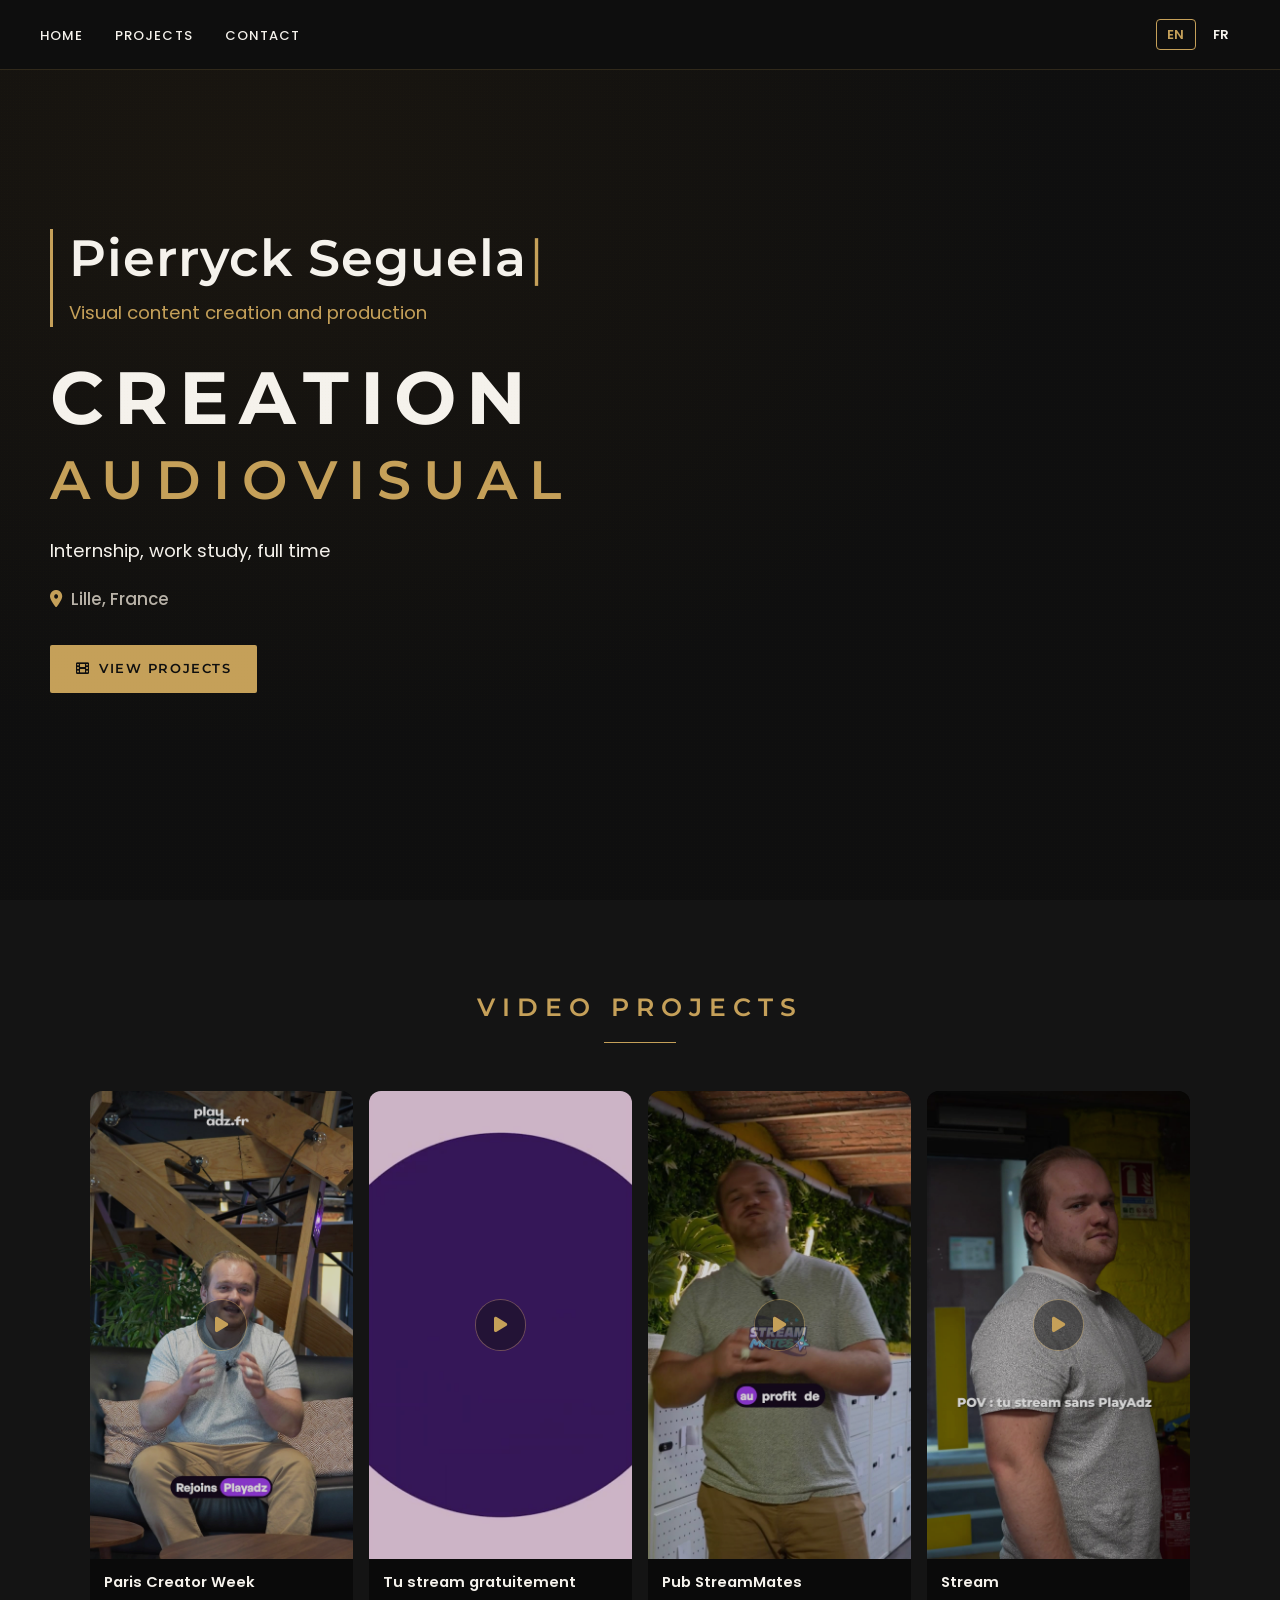
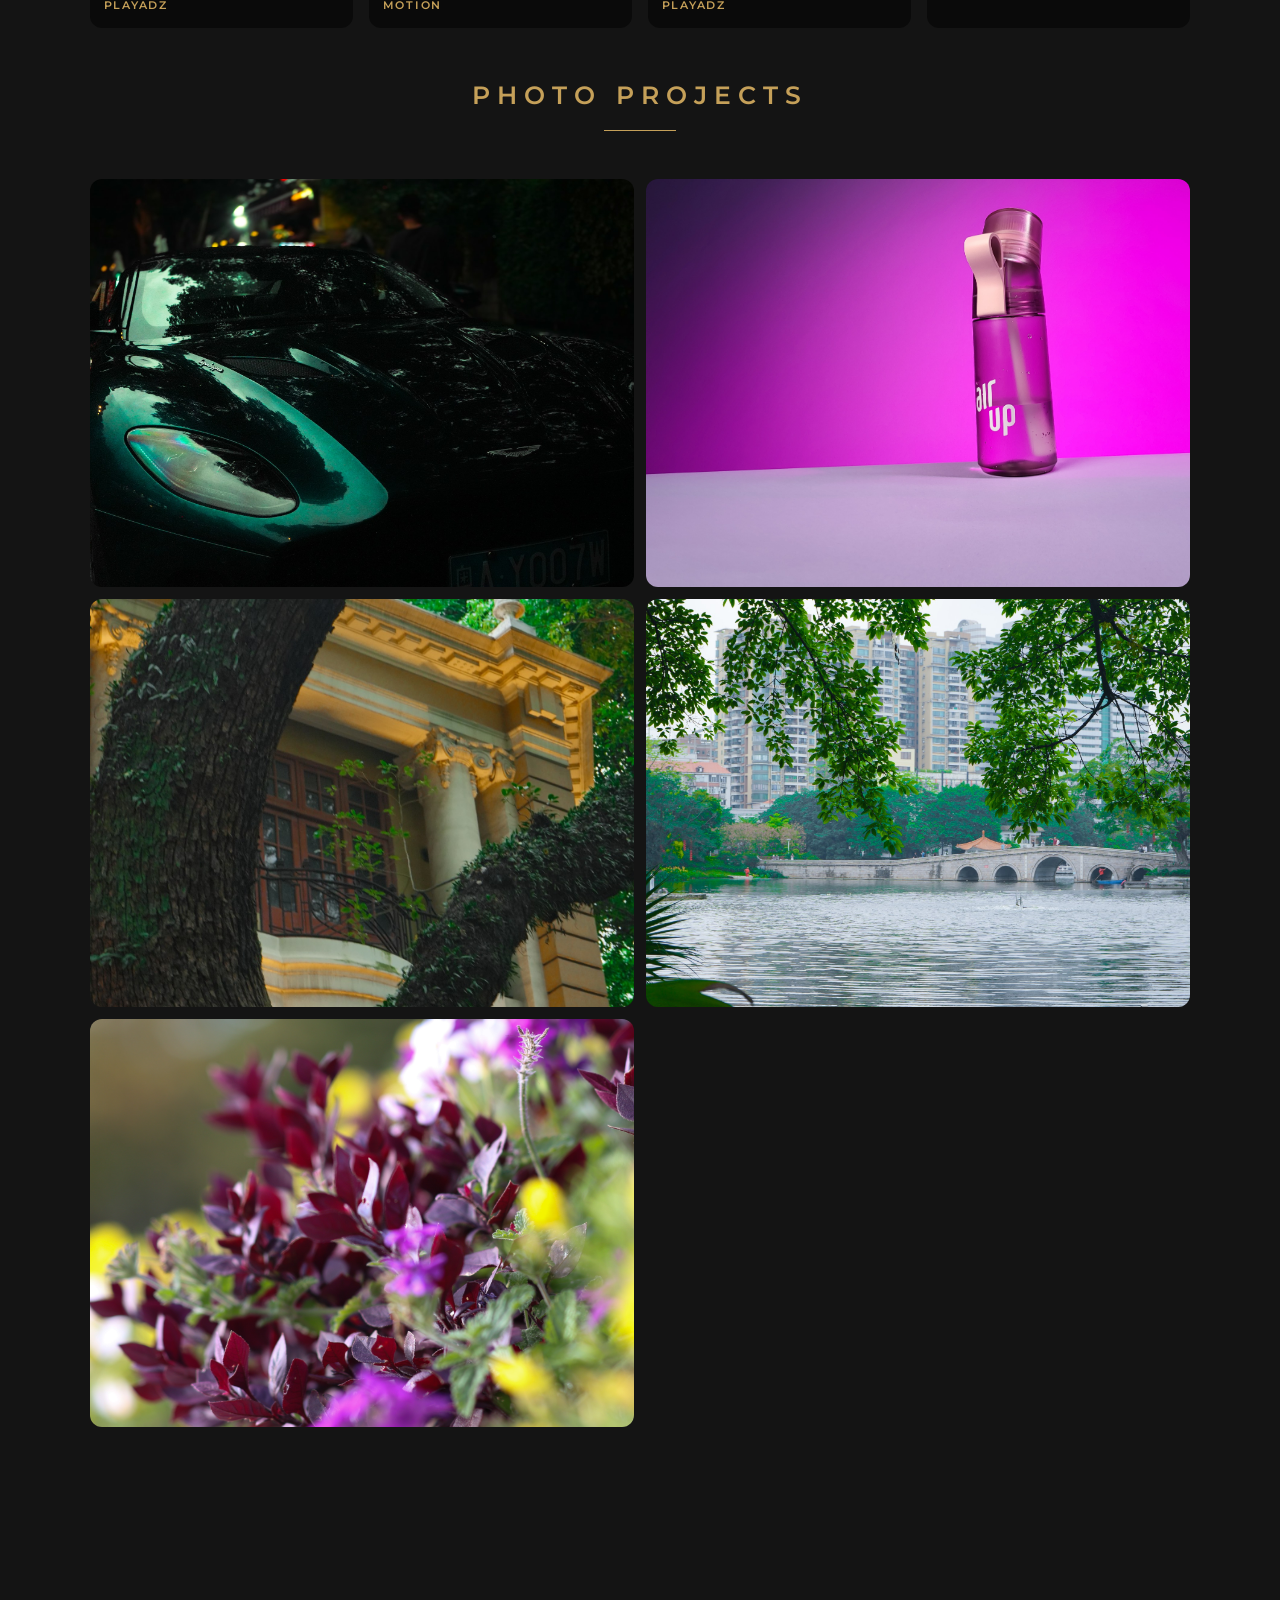
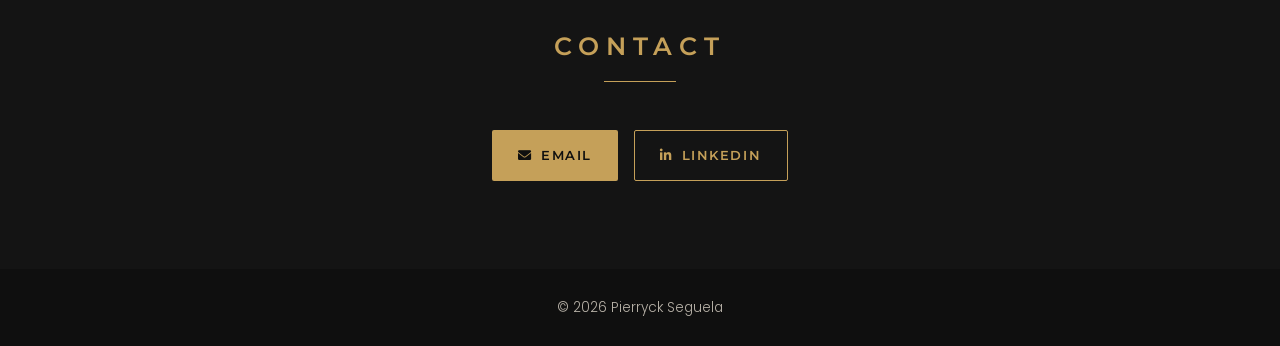
==== commit bd94afbe: "Replace On déménage with the Tu stream gratuitement motion. Point the second home video to the new Y" ====
--- a/index.html
+++ b/index.html
@@ -18,7 +18,7 @@
   <link rel="preconnect" href="https://fonts.gstatic.com" crossorigin>
   <link href="https://fonts.googleapis.com/css2?family=Montserrat:wght@300;400;500;600;700&family=Poppins:wght@300;400;500;600;700&display=swap" rel="stylesheet">
   <link rel="stylesheet" href="https://cdnjs.cloudflare.com/ajax/libs/font-awesome/6.0.0/css/all.min.css">
-  <link rel="stylesheet" href="css/style.css?v=28">
+  <link rel="stylesheet" href="css/style.css?v=29">
 </head>
 <body>
   <header>
@@ -81,13 +81,13 @@
             </figcaption>
           </figure>
           <figure class="home-video">
-            <button type="button" class="yt-facade" data-youtube-id="mYp95C6fg8Y" data-i18n-aria="project.demenage.title">
-              <img src="assets/images/playadz-on-demenage.jpg?v=1" alt="" loading="lazy" data-i18n-alt="project.video.demenageThumbAlt">
+            <button type="button" class="yt-facade" data-youtube-id="XF82xJBwU5E" data-i18n-aria="project.streamGratuit.title">
+              <img src="assets/images/playadz-tu-stream-gratuitement.jpg?v=1" alt="" loading="lazy" data-i18n-alt="project.video.streamGratuitThumbAlt">
               <span class="yt-facade-play" aria-hidden="true"><i class="fas fa-play"></i></span>
             </button>
             <figcaption>
-              <span data-i18n="project.demenage.title"></span>
-              <span data-i18n="project.demenage.kicker"></span>
+              <span data-i18n="project.streamGratuit.title"></span>
+              <span data-i18n="project.streamGratuit.kicker"></span>
             </figcaption>
           </figure>
           <figure class="home-video">
@@ -175,7 +175,7 @@
     </div>
   </div>
 
-  <script src="js/translations.js?v=32"></script>
-  <script src="js/main.js?v=24"></script>
+  <script src="js/translations.js?v=33"></script>
+  <script src="js/main.js?v=25"></script>
 </body>
 </html>
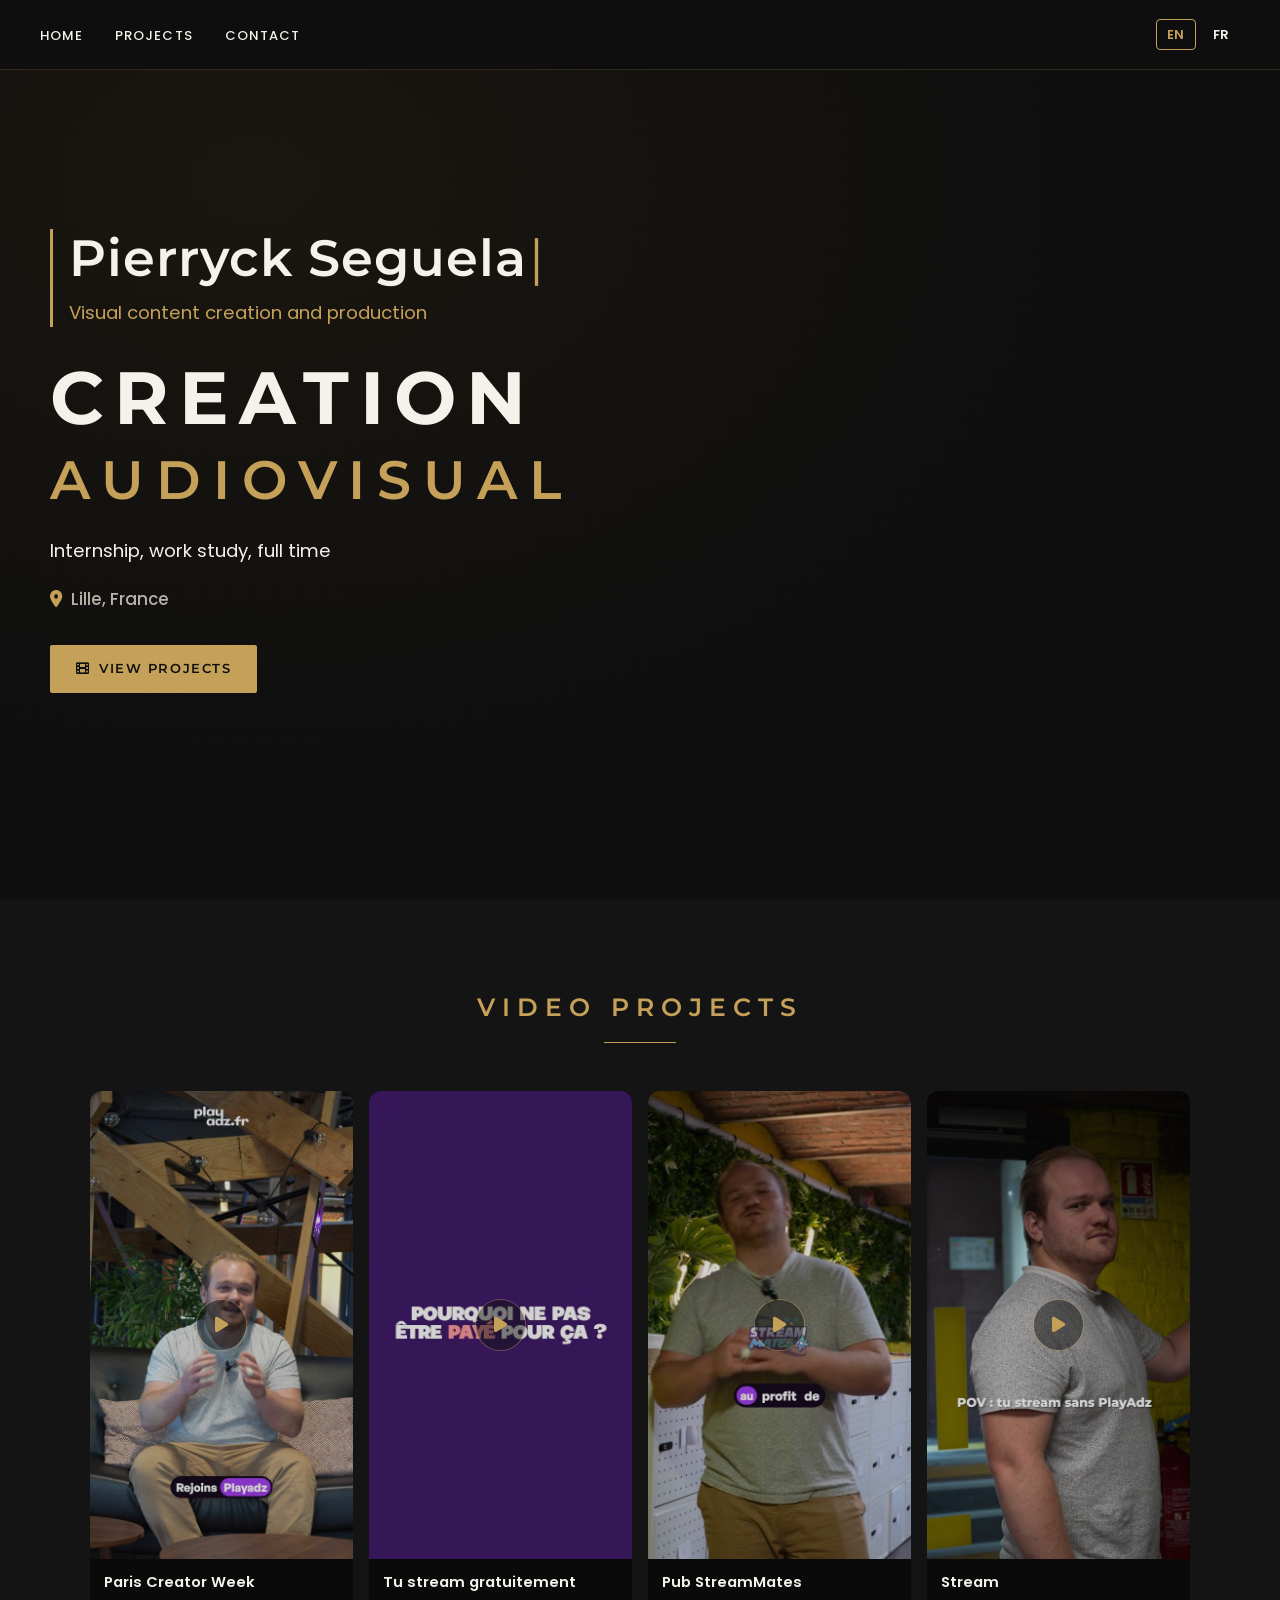
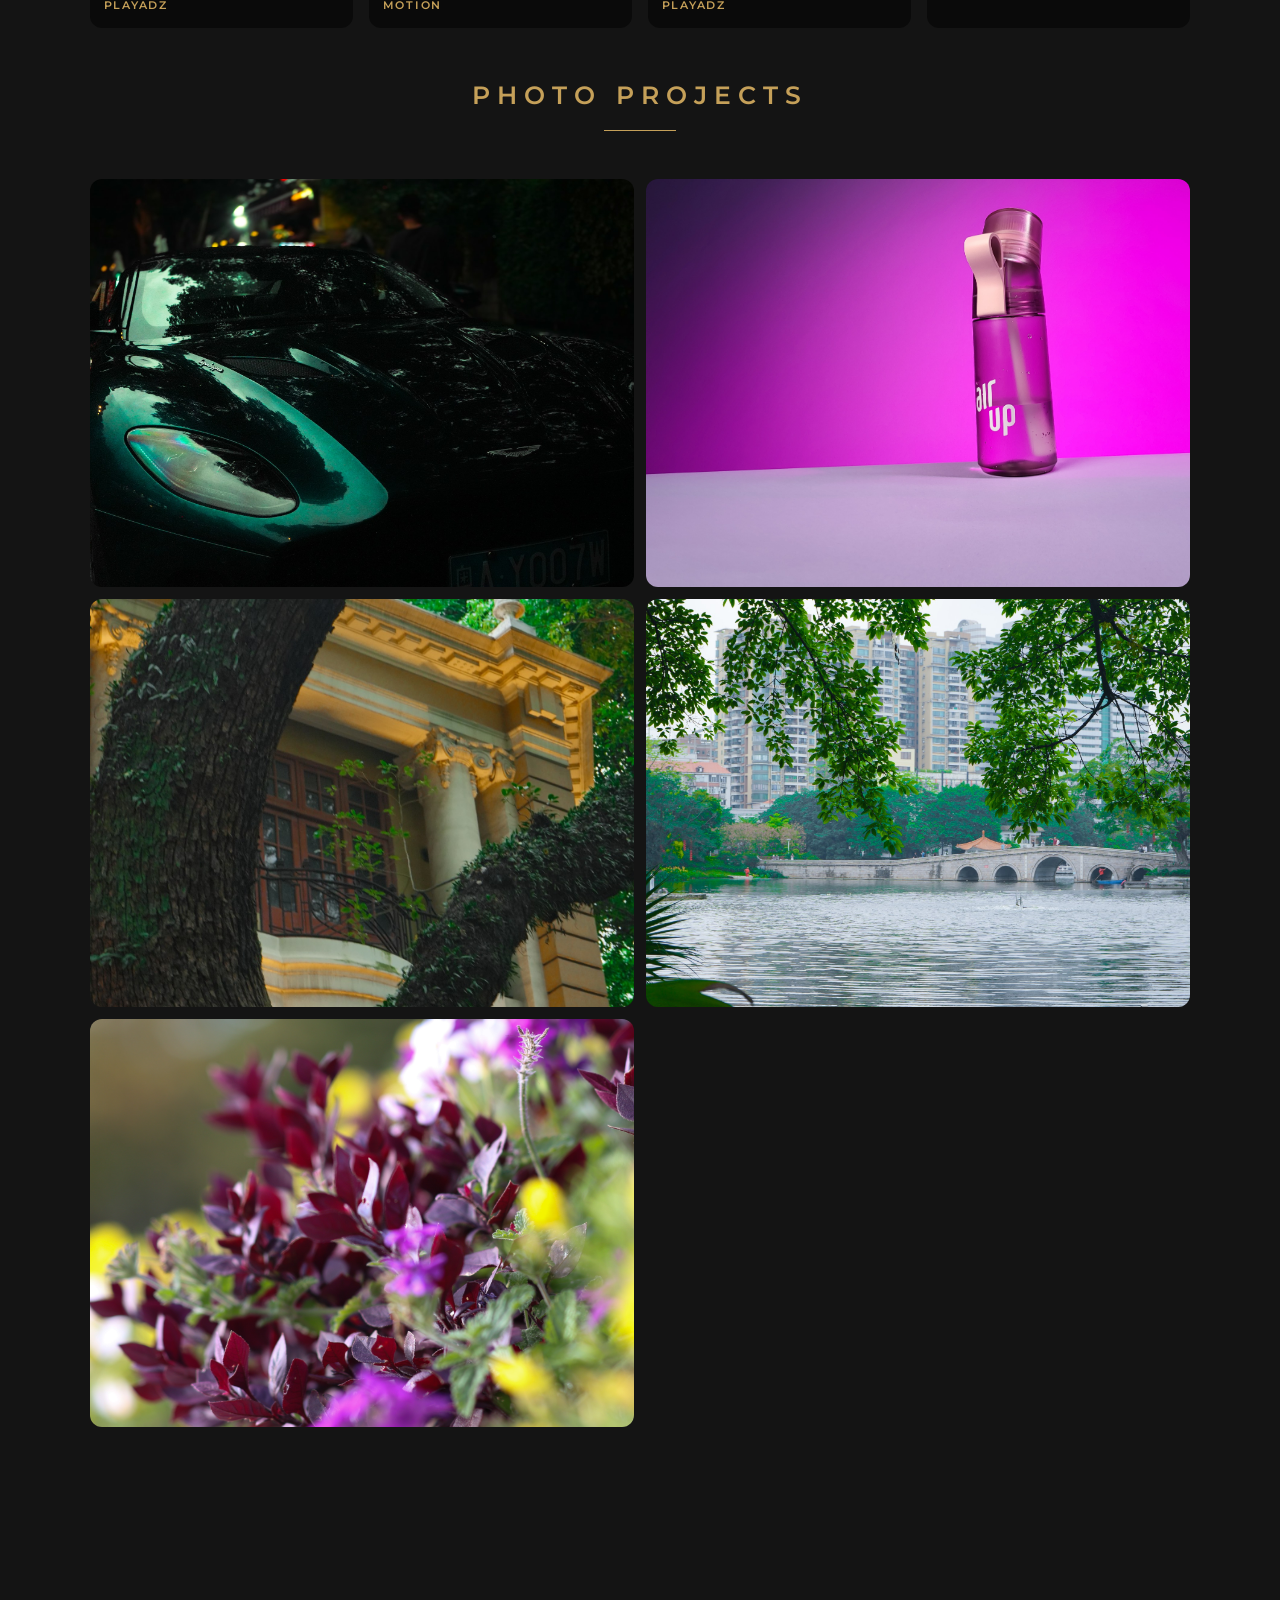
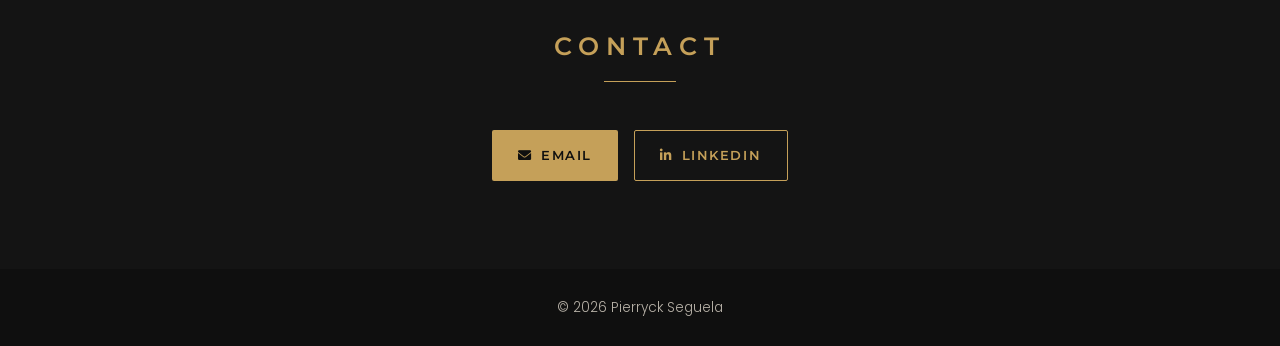
==== commit 249e90e5: "Use a clearer thumbnail for Tu stream gratuitement. Swap the empty YouTube still for the Shorts vert" ====
--- a/index.html
+++ b/index.html
@@ -82,7 +82,7 @@
           </figure>
           <figure class="home-video">
             <button type="button" class="yt-facade" data-youtube-id="XF82xJBwU5E" data-i18n-aria="project.streamGratuit.title">
-              <img src="assets/images/playadz-tu-stream-gratuitement.jpg?v=1" alt="" loading="lazy" data-i18n-alt="project.video.streamGratuitThumbAlt">
+              <img src="assets/images/playadz-tu-stream-gratuitement.jpg?v=2" alt="" loading="lazy" data-i18n-alt="project.video.streamGratuitThumbAlt">
               <span class="yt-facade-play" aria-hidden="true"><i class="fas fa-play"></i></span>
             </button>
             <figcaption>
